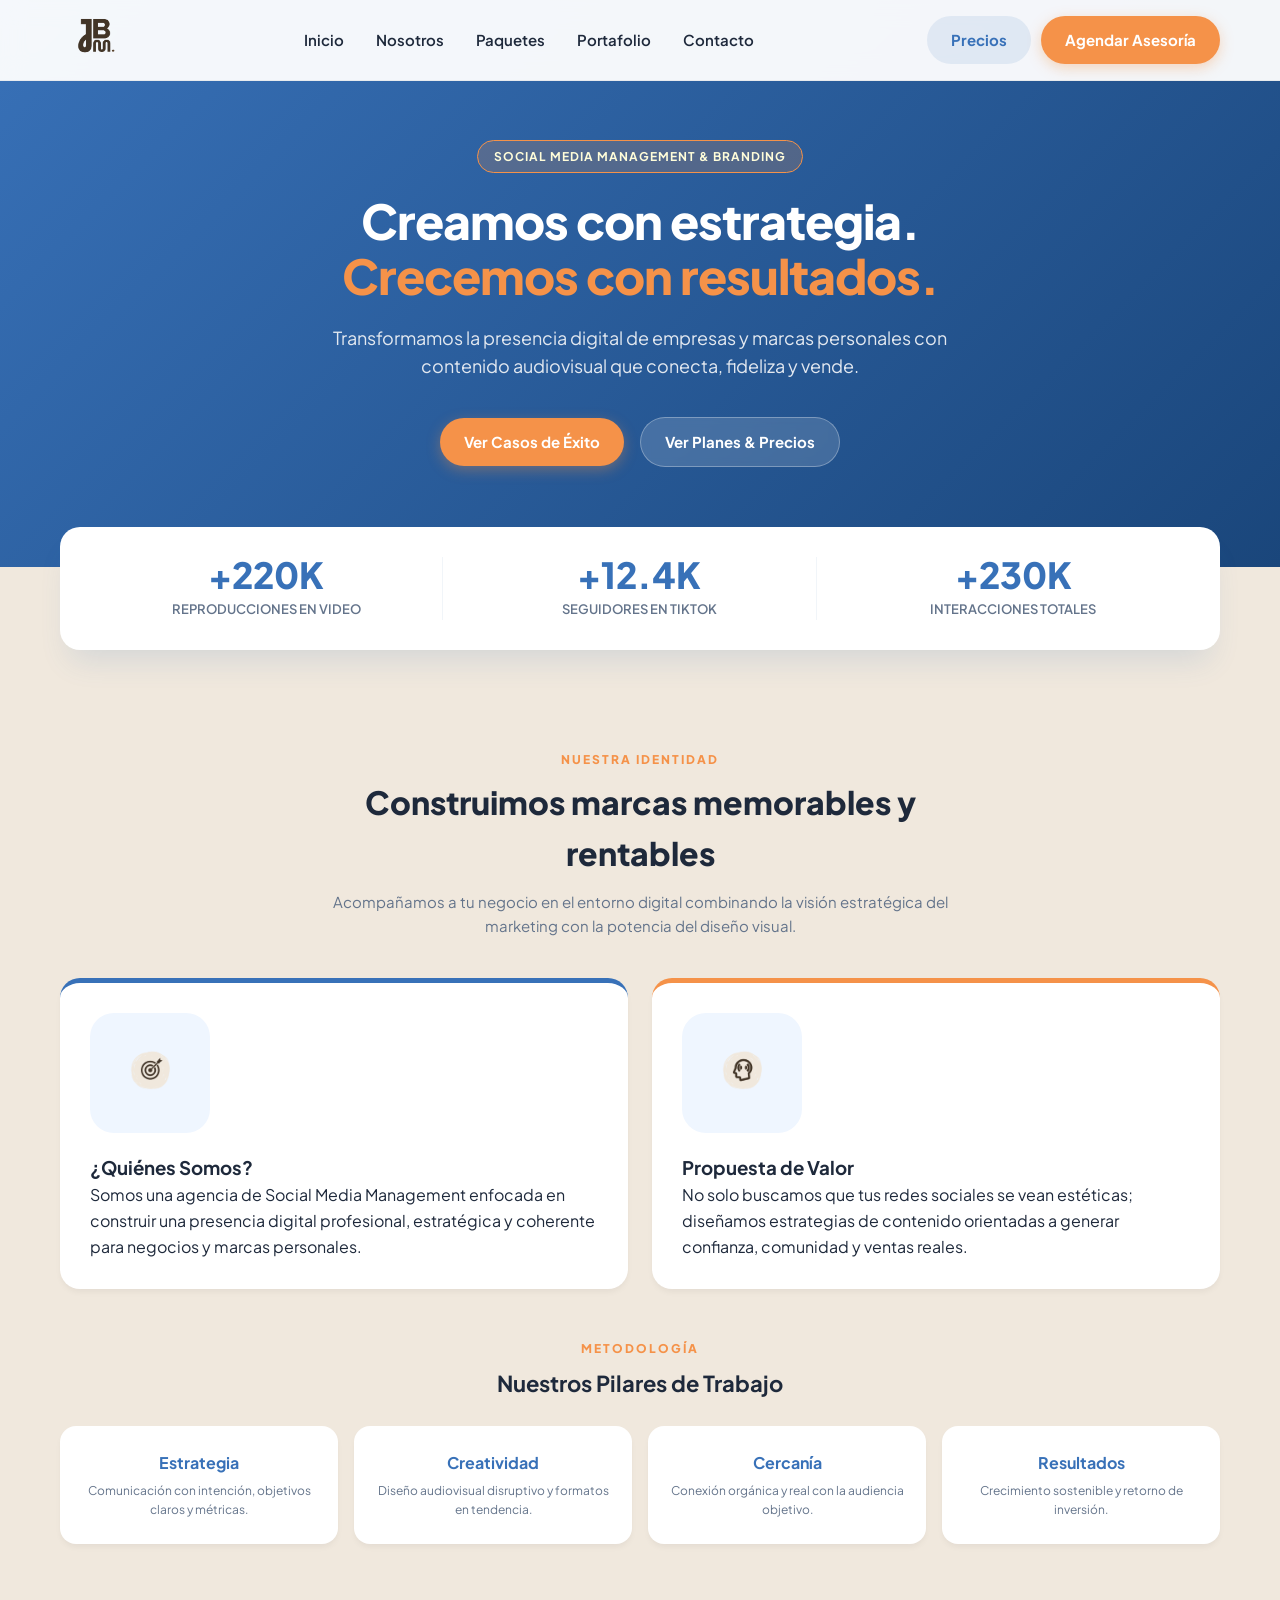
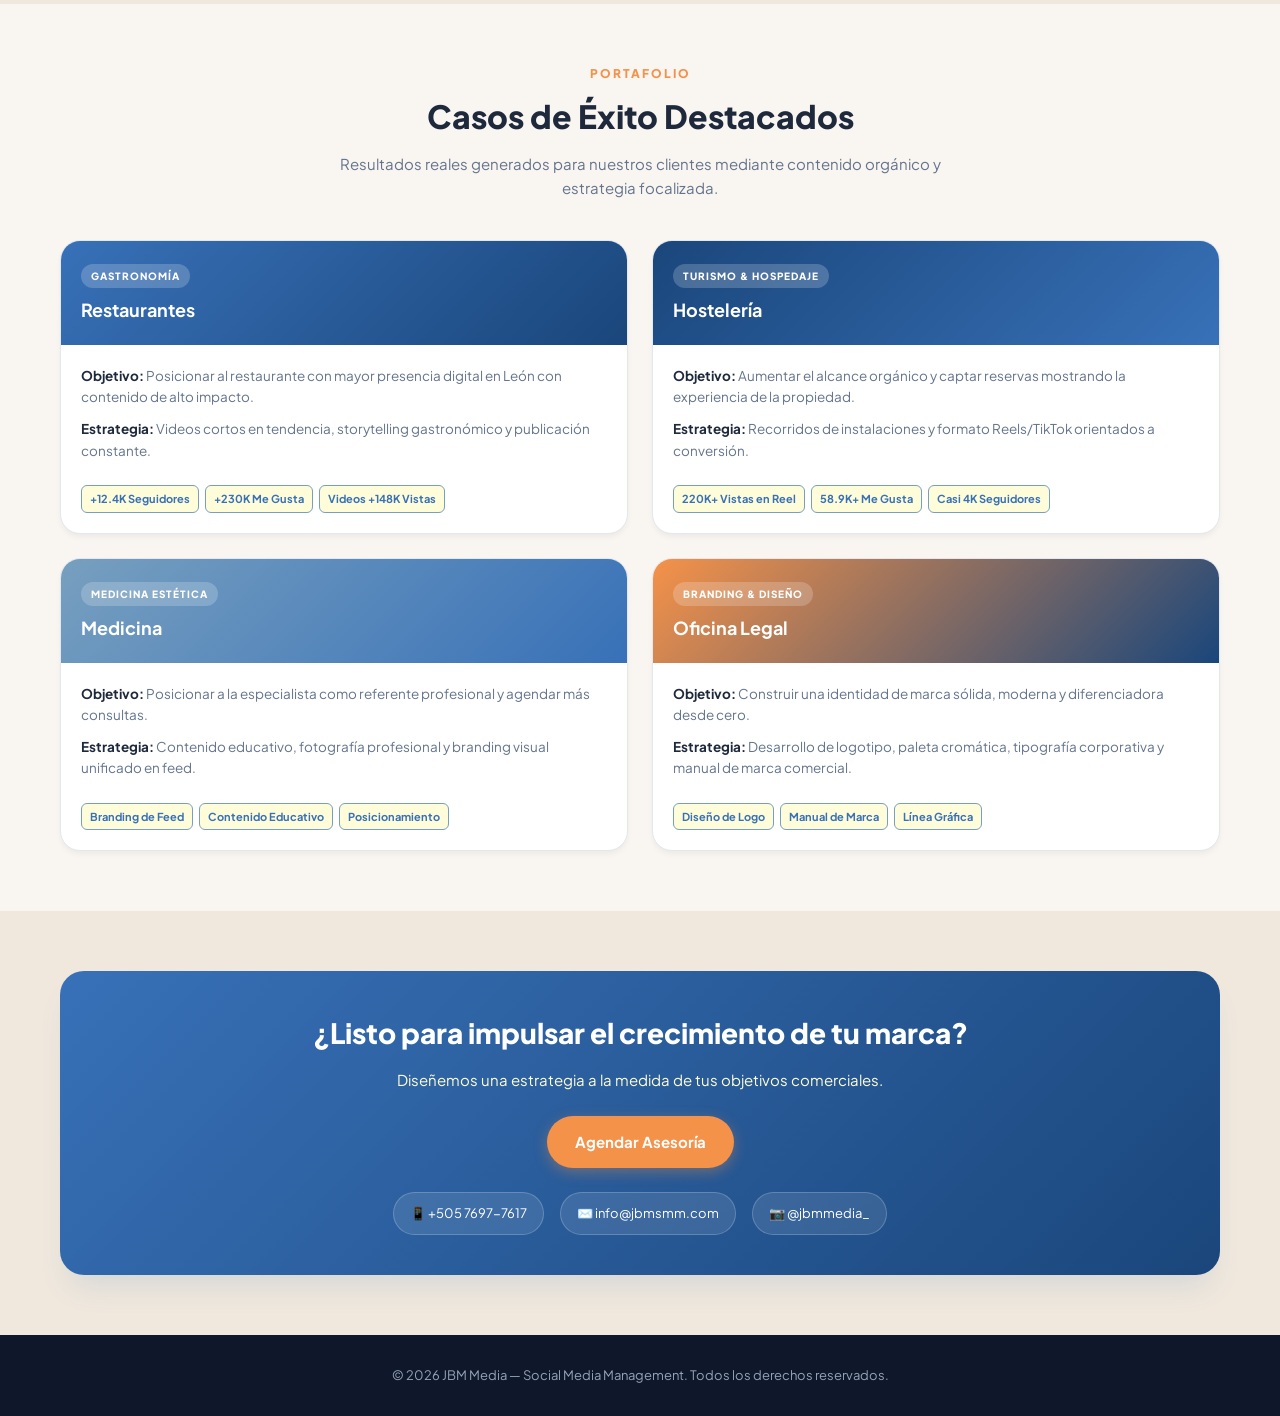
==== index.html @ b349b505 "Update logo image references in index.html" ====
<!DOCTYPE html>
<html lang="es">
<head>
    <meta charset="UTF-8">
    <meta name="viewport" content="width=device-width, initial-scale=1.0, maximum-scale=1.0, user-scalable=no">
    <title>JBM Media | Social Media Management & Estrategia Digital</title>

    <!-- Favicon / Logo en la pestaña del navegador -->
    <link rel="icon" type="image/png" href="Logo JBM/PNG/8.png">

    <!-- Preload the logo that paints immediately (helps Largest Contentful Paint) -->
    <link rel="preload" as="image" href="Logo JBM/PNG/4.png">

    <!-- Google Fonts -->
    <link rel="preconnect" href="https://fonts.googleapis.com">
    <link rel="preconnect" href="https://fonts.gstatic.com" crossorigin>
    <link href="https://fonts.googleapis.com/css2?family=Plus+Jakarta+Sans:wght@400;500;600;700;800&display=swap" rel="stylesheet">

    <!-- Shared stylesheet (cached across every page of the site) -->
    <link rel="stylesheet" href="styles.css">

    <style>
        /* ---- Page-specific styles for the home page ---- */

        /* HERO SECTION */
        .hero {
            background: linear-gradient(135deg, var(--primary-blue) 0%, var(--dark-blue) 100%);
            color: #FFFFFF;
            padding: 140px 0 100px;
            text-align: center;
        }

        .hero-badge {
            display: inline-block;
            background-color: rgba(245, 146, 73, 0.2);
            border: 1px solid var(--accent-orange);
            color: var(--soft-cream);
            padding: 6px 16px;
            border-radius: 30px;
            font-size: 12px;
            font-weight: 700;
            letter-spacing: 1px;
            text-transform: uppercase;
            margin-bottom: 20px;
        }

        .hero-title {
            font-size: 48px;
            font-weight: 800;
            line-height: 1.15;
            margin-bottom: 20px;
            letter-spacing: -1px;
        }

        .hero-title span {
            color: var(--accent-orange);
        }

        .hero-subtitle {
            font-size: 18px;
            color: #E2E8F0;
            max-width: 680px;
            margin: 0 auto 36px;
        }

        .hero-cta-group {
            display: flex;
            gap: 16px;
            justify-content: center;
            align-items: center;
            flex-wrap: wrap;
        }

        /* STATS BAR */
        .stats-section {
            margin-top: -40px;
            position: relative;
            z-index: 10;
            padding-bottom: 40px;
        }

        .stats-grid {
            display: grid;
            grid-template-columns: repeat(3, 1fr);
            gap: 20px;
            background-color: var(--bg-white);
            border-radius: 20px;
            padding: 30px;
            box-shadow: var(--shadow-lg);
        }

        .stat-card {
            text-align: center;
            border-right: 1px solid #F1F5F9;
        }

        .stat-card:last-child {
            border-right: none;
        }

        .stat-number {
            font-size: 36px;
            font-weight: 800;
            color: var(--primary-blue);
            line-height: 1;
            margin-bottom: 6px;
        }

        .stat-label {
            font-size: 13px;
            font-weight: 600;
            color: var(--text-muted);
            text-transform: uppercase;
        }

        /* GENERAL SECTIONS */
        .section {
            padding: 60px 0;
        }

        .section-header {
            text-align: center;
            max-width: 650px;
            margin: 0 auto 40px;
        }

        .section-tag {
            color: var(--accent-orange);
            font-size: 12px;
            font-weight: 800;
            text-transform: uppercase;
            letter-spacing: 2px;
            margin-bottom: 8px;
            display: block;
        }

        .section-title {
            font-size: 32px;
            font-weight: 800;
            color: var(--text-dark);
        }

        .section-description {
            font-size: 15px;
            color: var(--text-muted);
            margin-top: 10px;
        }

        /* ABOUT / DNA */
        .dna-grid {
            display: grid;
            grid-template-columns: repeat(2, 1fr);
            gap: 24px;
        }

        .dna-card {
            background: var(--bg-white);
            padding: 30px;
            border-radius: 20px;
            box-shadow: var(--shadow-sm);
            border-top: 5px solid var(--primary-blue);
            transition: transform 0.3s ease, box-shadow 0.3s ease;
        }

        .dna-card:hover {
            transform: translateY(-8px);
            box-shadow: var(--shadow-hover);
        }

        .dna-card.accent {
            border-top-color: var(--accent-orange);
        }

        .dna-icon {
            width: 120px;
            height: 120px;
            background-color: #EFF6FF;
            color: var(--primary-blue);
            border-radius: 24px;
            display: flex;
            align-items: center;
            justify-content: center;
            margin-bottom: 20px;
            transition: transform 0.3s ease, background-color 0.3s ease;
        }

        .dna-icon img {
            width: 85px;
            height: 85px;
            object-fit: contain;
        }

        .dna-card:hover .dna-icon {
            transform: scale(1.1) rotate(3deg);
            background-color: rgba(56, 113, 184, 0.15);
        }

        .pilares-grid {
            display: grid;
            grid-template-columns: repeat(4, 1fr);
            gap: 16px;
        }

        .pilar-card {
            background-color: var(--bg-white);
            padding: 24px 16px;
            border-radius: 16px;
            text-align: center;
            box-shadow: var(--shadow-sm);
            transition: transform 0.3s ease, box-shadow 0.3s ease;
        }

        .pilar-card:hover {
            transform: translateY(-6px) scale(1.02);
            box-shadow: var(--shadow-md);
        }

        .pilar-card h4 {
            font-size: 16px;
            font-weight: 700;
            color: var(--primary-blue);
            margin-bottom: 6px;
        }

        .pilar-card p {
            font-size: 12px;
            color: var(--text-muted);
        }

        /* PORTFOLIO GRID */
        .portfolio-grid {
            display: grid;
            grid-template-columns: repeat(2, 1fr);
            gap: 24px;
        }

        .portfolio-card {
            background: var(--bg-white);
            border-radius: 20px;
            overflow: hidden;
            box-shadow: var(--shadow-sm);
            display: flex;
            flex-direction: column;
            border: 1px solid #E2E8F0;
            transition: transform 0.3s ease, box-shadow 0.3s ease;
        }

        .portfolio-card:hover {
            transform: translateY(-10px);
            box-shadow: var(--shadow-hover);
        }

        .portfolio-header {
            background: linear-gradient(135deg, var(--primary-blue) 0%, var(--dark-blue) 100%);
            color: #FFFFFF;
            padding: 20px;
        }

        .portfolio-category {
            font-size: 10px;
            font-weight: 800;
            text-transform: uppercase;
            letter-spacing: 1px;
            background-color: rgba(255, 255, 255, 0.2);
            padding: 4px 10px;
            border-radius: 20px;
            display: inline-block;
            margin-bottom: 8px;
        }

        .portfolio-header h3 {
            font-size: 18px;
            font-weight: 700;
        }

        .portfolio-body {
            padding: 20px;
            flex-grow: 1;
            display: flex;
            flex-direction: column;
            justify-content: space-between;
        }

        .portfolio-info p {
            font-size: 13.5px;
            color: var(--text-muted);
            margin-bottom: 10px;
        }

        .portfolio-info strong {
            color: var(--text-dark);
        }

        .portfolio-tags {
            display: flex;
            flex-wrap: wrap;
            gap: 6px;
            margin-top: 14px;
        }

        .tag {
            background-color: var(--soft-cream);
            color: var(--primary-blue);
            border: 1px solid var(--light-blue);
            font-size: 11px;
            font-weight: 700;
            padding: 4px 8px;
            border-radius: 6px;
            transition: transform 0.2s ease, background-color 0.2s ease;
        }

        .tag:hover {
            transform: scale(1.08);
            background-color: #FFF9A6;
        }

        /* CTA & CONTACT */
        .cta-section {
            background: linear-gradient(135deg, var(--primary-blue) 0%, var(--dark-blue) 100%);
            border-radius: 24px;
            padding: 40px 20px;
            color: #FFFFFF;
            text-align: center;
            box-shadow: var(--shadow-lg);
        }

        .cta-section h2 {
            font-size: 28px;
            font-weight: 800;
            margin-bottom: 12px;
        }

        .cta-section p {
            font-size: 15px;
            color: var(--soft-cream);
            margin-bottom: 24px;
        }

        .contact-methods {
            display: flex;
            justify-content: center;
            gap: 16px;
            margin-top: 24px;
            flex-wrap: wrap;
        }

        .contact-item {
            display: flex;
            align-items: center;
            gap: 6px;
            background: rgba(255, 255, 255, 0.1);
            padding: 10px 16px;
            border-radius: 50px;
            font-size: 13px;
            border: 1px solid rgba(255, 255, 255, 0.2);
            transition: all 0.3s ease;
        }

        .contact-item:hover {
            background: rgba(255, 255, 255, 0.25);
            transform: translateY(-3px);
            border-color: rgba(255, 255, 255, 0.5);
        }

        @media (max-width: 768px) {
            .hero { padding: 110px 0 80px; }
            .hero-title { font-size: 30px; }
            .hero-subtitle { font-size: 15px; }
            .hero-cta-group { flex-direction: column; width: 100%; }
            .hero-cta-group .btn { width: 100%; }
            .stats-grid { grid-template-columns: 1fr; gap: 16px; padding: 20px; }
            .stat-card { border-right: none; border-bottom: 1px solid #F1F5F9; padding-bottom: 12px; }
            .stat-card:last-child { border-bottom: none; padding-bottom: 0; }
            .dna-grid { grid-template-columns: 1fr; }
            .dna-icon { width: 90px; height: 90px; }
            .dna-icon img { width: 60px; height: 60px; }
            .pilares-grid { grid-template-columns: repeat(2, 1fr); }
            .portfolio-grid { grid-template-columns: 1fr; }
            .portfolio-body { padding: 16px; }
            .tag { font-size: 10px; padding: 4px 6px; }
            .contact-methods { flex-direction: column; align-items: center; gap: 10px; }
            .contact-item { width: 100%; justify-content: center; }
        }
    </style>
</head>
<body>

    <!-- NAVIGATION BAR -->
    <nav class="navbar">
        <div class="container nav-container">
            <a href="index.html" class="brand-logo">
                <img id="main-logo" src="Logo JBM/PNG/4.png" alt="JBM Media Logo" width="200" height="120">
            </a>

            <ul class="nav-links">
                <li><a href="index.html">Inicio</a></li>
                <li><a href="#nosotros">Nosotros</a></li>
                <li><a href="paquetes.html">Paquetes</a></li>
                <li><a href="#portafolio">Portafolio</a></li>
                <li><a href="contacto.html">Contacto</a></li>
            </ul>

            <div class="nav-actions">
                <a href="paquetes.html" class="btn btn-mobile-prices">Precios</a>
                <a href="contacto.html" class="btn btn-primary">Agendar Asesoría</a>
            </div>
        </div>
    </nav>

    <!-- HERO SECTION -->
    <section id="inicio" class="hero">
        <div class="container reveal">
            <span class="hero-badge">Social Media Management & Branding</span>
            <h1 class="hero-title">Creamos con estrategia.<br><span>Crecemos con resultados.</span></h1>
            <p class="hero-subtitle">Transformamos la presencia digital de empresas y marcas personales con contenido audiovisual que conecta, fideliza y vende.</p>
            <div class="hero-cta-group">
                <a href="#portafolio" class="btn btn-primary">Ver Casos de Éxito</a>
                <a href="paquetes.html" class="btn btn-secondary">Ver Planes & Precios</a>
            </div>
        </div>
    </section>

    <!-- STATS HIGHLIGHTS -->
    <section class="stats-section">
        <div class="container reveal">
            <div class="stats-grid">
                <div class="stat-card">
                    <div class="stat-number">+220K</div>
                    <div class="stat-label">Reproducciones en Video</div>
                </div>
                <div class="stat-card">
                    <div class="stat-number">+12.4K</div>
                    <div class="stat-label">Seguidores en TikTok</div>
                </div>
                <div class="stat-card">
                    <div class="stat-number">+230K</div>
                    <div class="stat-label">Interacciones Totales</div>
                </div>
            </div>
        </div>
    </section>

    <!-- ABOUT & BRAND ESSENCE -->
    <section id="nosotros" class="section">
        <div class="container reveal">
            <div class="section-header">
                <span class="section-tag">Nuestra Identidad</span>
                <h2 class="section-title">Construimos marcas memorables y rentables</h2>
                <p class="section-description">Acompañamos a tu negocio en el entorno digital combinando la visión estratégica del marketing con la potencia del diseño visual.</p>
            </div>

            <div class="dna-grid">
                <div class="dna-card">
                    <div class="dna-icon">
                        <img src="Logo JBM/PNG/13.png" alt="Ícono Quiénes Somos" loading="lazy" decoding="async" width="85" height="85">
                    </div>
                    <h3>¿Quiénes Somos?</h3>
                    <p>Somos una agencia de Social Media Management enfocada en construir una presencia digital profesional, estratégica y coherente para negocios y marcas personales.</p>
                </div>
                <div class="dna-card accent">
                    <div class="dna-icon">
                        <img src="Logo JBM/PNG/14.png" alt="Ícono Propuesta de Valor" loading="lazy" decoding="async" width="85" height="85">
                    </div>
                    <h3>Propuesta de Valor</h3>
                    <p>No solo buscamos que tus redes sociales se vean estéticas; diseñamos estrategias de contenido orientadas a generar confianza, comunidad y ventas reales.</p>
                </div>
            </div>

            <!-- PILARES -->
            <div style="margin-top: 50px;" class="reveal">
                <div class="section-header" style="margin-bottom: 24px;">
                    <span class="section-tag">Metodología</span>
                    <h3 style="font-size: 22px; font-weight: 700;">Nuestros Pilares de Trabajo</h3>
                </div>
                <div class="pilares-grid">
                    <div class="pilar-card">
                        <h4>Estrategia</h4>
                        <p>Comunicación con intención, objetivos claros y métricas.</p>
                    </div>
                    <div class="pilar-card">
                        <h4>Creatividad</h4>
                        <p>Diseño audiovisual disruptivo y formatos en tendencia.</p>
                    </div>
                    <div class="pilar-card">
                        <h4>Cercanía</h4>
                        <p>Conexión orgánica y real con la audiencia objetivo.</p>
                    </div>
                    <div class="pilar-card">
                        <h4>Resultados</h4>
                        <p>Crecimiento sostenible y retorno de inversión.</p>
                    </div>
                </div>
            </div>
        </div>
    </section>

    <!-- PORTFOLIO / CASOS DE ÉXITO -->
    <section id="portafolio" class="section" style="background-color: rgba(255,255,255,0.6);">
        <div class="container reveal">
            <div class="section-header">
                <span class="section-tag">Portafolio</span>
                <h2 class="section-title">Casos de Éxito Destacados</h2>
                <p class="section-description">Resultados reales generados para nuestros clientes mediante contenido orgánico y estrategia focalizada.</p>
            </div>

            <div class="portfolio-grid">
                <!-- Proyecto 1 -->
                <div class="portfolio-card">
                    <div class="portfolio-header">
                        <span class="portfolio-category">Gastronomía</span>
                        <h3>Restaurantes</h3>
                    </div>
                    <div class="portfolio-body">
                        <div class="portfolio-info">
                            <p><strong>Objetivo:</strong> Posicionar al restaurante con mayor presencia digital en León con contenido de alto impacto.</p>
                            <p><strong>Estrategia:</strong> Videos cortos en tendencia, storytelling gastronómico y publicación constante.</p>
                        </div>
                        <div class="portfolio-tags">
                            <span class="tag">+12.4K Seguidores</span>
                            <span class="tag">+230K Me Gusta</span>
                            <span class="tag">Videos +148K Vistas</span>
                        </div>
                    </div>
                </div>

                <!-- Proyecto 2 -->
                <div class="portfolio-card">
                    <div class="portfolio-header" style="background: linear-gradient(135deg, #1A467B 0%, #3871B8 100%);">
                        <span class="portfolio-category">Turismo & Hospedaje</span>
                        <h3>Hostelería</h3>
                    </div>
                    <div class="portfolio-body">
                        <div class="portfolio-info">
                            <p><strong>Objetivo:</strong> Aumentar el alcance orgánico y captar reservas mostrando la experiencia de la propiedad.</p>
                            <p><strong>Estrategia:</strong> Recorridos de instalaciones y formato Reels/TikTok orientados a conversión.</p>
                        </div>
                        <div class="portfolio-tags">
                            <span class="tag">220K+ Vistas en Reel</span>
                            <span class="tag">58.9K+ Me Gusta</span>
                            <span class="tag">Casi 4K Seguidores</span>
                        </div>
                    </div>
                </div>

                <!-- Proyecto 3 -->
                <div class="portfolio-card">
                    <div class="portfolio-header" style="background: linear-gradient(135deg, #779FBF 0%, #3871B8 100%);">
                        <span class="portfolio-category">Medicina Estética</span>
                        <h3>Medicina</h3>
                    </div>
                    <div class="portfolio-body">
                        <div class="portfolio-info">
                            <p><strong>Objetivo:</strong> Posicionar a la especialista como referente profesional y agendar más consultas.</p>
                            <p><strong>Estrategia:</strong> Contenido educativo, fotografía profesional y branding visual unificado en feed.</p>
                        </div>
                        <div class="portfolio-tags">
                            <span class="tag">Branding de Feed</span>
                            <span class="tag">Contenido Educativo</span>
                            <span class="tag">Posicionamiento</span>
                        </div>
                    </div>
                </div>

                <!-- Proyecto 4 -->
                <div class="portfolio-card">
                    <div class="portfolio-header" style="background: linear-gradient(135deg, #F59249 0%, #1A467B 100%);">
                        <span class="portfolio-category">Branding & Diseño</span>
                        <h3>Oficina Legal</h3>
                    </div>
                    <div class="portfolio-body">
                        <div class="portfolio-info">
                            <p><strong>Objetivo:</strong> Construir una identidad de marca sólida, moderna y diferenciadora desde cero.</p>
                            <p><strong>Estrategia:</strong> Desarrollo de logotipo, paleta cromática, tipografía corporativa y manual de marca comercial.</p>
                        </div>
                        <div class="portfolio-tags">
                            <span class="tag">Diseño de Logo</span>
                            <span class="tag">Manual de Marca</span>
                            <span class="tag">Línea Gráfica</span>
                        </div>
                    </div>
                </div>
            </div>
        </div>
    </section>

    <!-- CALL TO ACTION / CONTACT -->
    <section id="contacto" class="section">
        <div class="container reveal">
            <div class="cta-section">
                <h2>¿Listo para impulsar el crecimiento de tu marca?</h2>
                <p>Diseñemos una estrategia a la medida de tus objetivos comerciales.</p>
                <a href="contacto.html" class="btn btn-primary" style="font-size: 15px; padding: 14px 28px;">
                    Agendar Asesoría
                </a>
                <div class="contact-methods">
                    <a href="https://wa.me/50576977617" target="_blank" rel="noopener" class="contact-item">📱 +505 7697-7617</a>
                    <a href="mailto:info@jbmsmm.com" class="contact-item">✉️ info@jbmsmm.com</a>
                    <a href="https://www.instagram.com/jbmmedia_/" target="_blank" rel="noopener" class="contact-item">📷 @jbmmedia_</a>
                </div>
            </div>
        </div>
    </section>

    <!-- FOOTER -->
    <footer class="footer">
        <div class="container">
            <p>© 2026 JBM Media — Social Media Management. Todos los derechos reservados.</p>
        </div>
    </footer>

    <!-- Shared script (navbar state, logo swap, scroll reveal) -->
    <script src="script.js" defer></script>
</body>
</html>
---- styles.css ----
/* ==========================================================================
   JBM Media — Shared stylesheet
   Used by index.html, paquetes.html and contacto.html.
   Loading this once and letting the browser cache it means visitors don't
   re-download the navbar/button/footer CSS on every page they visit.
   ========================================================================== */

:root {
    --primary-blue: #3871B8;
    --dark-blue: #1A467B;
    --accent-orange: #F59249;
    --orange-hover: #E07A2E;
    --light-blue: #779FBF;
    --soft-cream: #FFFDD9;
    --sand-bg: #F0E8DD;
    --bg-white: #FFFFFF;
    --text-dark: #1E293B;
    --text-muted: #64748B;
    --shadow-sm: 0 4px 6px -1px rgba(0,0,0,0.05);
    --shadow-md: 0 10px 25px -5px rgba(0,0,0,0.08);
    --shadow-lg: 0 20px 30px -10px rgba(56, 113, 184, 0.15);
    --shadow-hover: 0 20px 35px -10px rgba(0, 0, 0, 0.12);
}

* {
    box-sizing: border-box;
    margin: 0;
    padding: 0;
}

html {
    scroll-behavior: smooth;
}

html, body {
    width: 100%;
    max-width: 100%;
    overflow-x: hidden;
}

body {
    font-family: 'Plus Jakarta Sans', -apple-system, BlinkMacSystemFont, sans-serif;
    background-color: var(--sand-bg);
    color: var(--text-dark);
    line-height: 1.6;
}

a {
    text-decoration: none;
    color: inherit;
}

.container {
    width: 100%;
    max-width: 1200px;
    margin: 0 auto;
    padding: 0 20px;
}

/* --- SCROLL REVEAL (used on sections that opt in with .reveal) --- */
.reveal {
    opacity: 0;
    transform: translateY(30px);
    transition: opacity 0.8s ease-out, transform 0.8s ease-out;
}

.reveal.active {
    opacity: 1;
    transform: translateY(0);
}

/* ==========================================================================
   NAVIGATION BAR (identical structure on every page)
   ========================================================================== */
.navbar {
    background-color: rgba(255, 255, 255, 0.95);
    backdrop-filter: blur(12px);
    -webkit-backdrop-filter: blur(12px);
    position: fixed;
    top: 0;
    left: 0;
    width: 100%;
    z-index: 1000;
    border-bottom: 1px solid rgba(0, 0, 0, 0.05);
    transition: background-color 0.3s ease, box-shadow 0.3s ease;
}

.nav-container {
    display: flex;
    justify-content: space-between;
    align-items: center;
    height: 80px;
    transition: height 0.3s ease;
}

.brand-logo {
    display: flex;
    align-items: center;
    height: 100%;
}

.brand-logo img {
    height: 120px;
    width: auto;
    object-fit: contain;
    margin: -20px 0;
    transition: height 0.3s ease, margin 0.3s ease, transform 0.3s ease;
}

.brand-logo:hover img {
    transform: scale(1.05);
}

.nav-links {
    display: flex;
    gap: 32px;
    align-items: center;
    list-style: none;
}

.nav-links a {
    font-size: 15px;
    font-weight: 600;
    color: var(--text-dark);
    transition: color 0.3s ease;
    position: relative;
}

.nav-links a::after {
    content: '';
    position: absolute;
    width: 0;
    height: 2px;
    bottom: -4px;
    left: 0;
    background-color: var(--primary-blue);
    transition: width 0.3s ease;
}

.nav-links a:hover {
    color: var(--primary-blue);
}

.nav-links a:hover::after {
    width: 100%;
}

.nav-actions {
    display: flex;
    align-items: center;
    gap: 10px;
}

.btn-mobile-prices {
    display: none;
    background-color: rgba(56, 113, 184, 0.1);
    color: var(--primary-blue);
    border: 1px solid rgba(56, 113, 184, 0.3);
    border-radius: 50px;
    font-weight: 700;
    text-align: center;
    transition: all 0.3s ease;
}

.navbar.scrolled {
    background-color: rgba(26, 70, 123, 0.95);
    backdrop-filter: blur(10px);
    -webkit-backdrop-filter: blur(10px);
    box-shadow: 0 4px 20px rgba(0, 0, 0, 0.2);
    border-bottom: 1px solid rgba(255, 255, 255, 0.1);
}

.navbar.scrolled .nav-container {
    height: 60px;
}

.navbar.scrolled .brand-logo img {
    height: 70px;
    margin: -5px 0;
}

.navbar.scrolled .nav-links a {
    color: #FFFFFF;
    font-size: 14px;
}

.navbar.scrolled .nav-links a::after {
    background-color: var(--accent-orange);
}

.navbar.scrolled .btn-primary {
    padding: 8px 16px;
    font-size: 13px;
}

.navbar.scrolled .btn-mobile-prices {
    color: #FFFFFF;
    border-color: rgba(255, 255, 255, 0.4);
    background-color: rgba(255, 255, 255, 0.15);
}

/* ==========================================================================
   BUTTONS
   ========================================================================== */
.btn {
    display: inline-flex;
    align-items: center;
    justify-content: center;
    gap: 8px;
    padding: 12px 24px;
    border-radius: 50px;
    font-weight: 700;
    font-size: 15px;
    transition: background-color 0.3s ease, transform 0.3s ease, box-shadow 0.3s ease;
    cursor: pointer;
    border: none;
    white-space: nowrap;
}

.btn-primary {
    background-color: var(--accent-orange);
    color: #FFFFFF;
    box-shadow: 0 4px 14px rgba(245, 146, 73, 0.35);
}

.btn-primary:hover {
    background-color: var(--orange-hover);
    transform: translateY(-3px) scale(1.02);
    box-shadow: 0 8px 20px rgba(245, 146, 73, 0.45);
}

.btn-secondary {
    background-color: rgba(255, 255, 255, 0.15);
    color: #FFFFFF;
    border: 1px solid rgba(255, 255, 255, 0.3);
    backdrop-filter: blur(5px);
    -webkit-backdrop-filter: blur(5px);
}

.btn-secondary:hover {
    background-color: rgba(255, 255, 255, 0.25);
    transform: translateY(-3px) scale(1.02);
    border-color: rgba(255, 255, 255, 0.6);
}

/* ==========================================================================
   FOOTER
   ========================================================================== */
.footer {
    background-color: #0F172A;
    color: #94A3B8;
    padding: 30px 0;
    font-size: 13px;
    text-align: center;
}

/* ==========================================================================
   RESPONSIVE — one consistent breakpoint for the nav on every page
   ========================================================================== */
@media (max-width: 768px) {
    .container { padding: 0 16px; }
    .nav-container { height: 65px; }
    .brand-logo img { height: 70px; margin: 0; }
    .nav-links { display: none; }
    .btn-mobile-prices {
        display: inline-flex;
        font-size: 11px;
        padding: 7px 12px;
    }
    .nav-actions .btn-primary {
        font-size: 11px;
        padding: 7px 12px;
    }
}
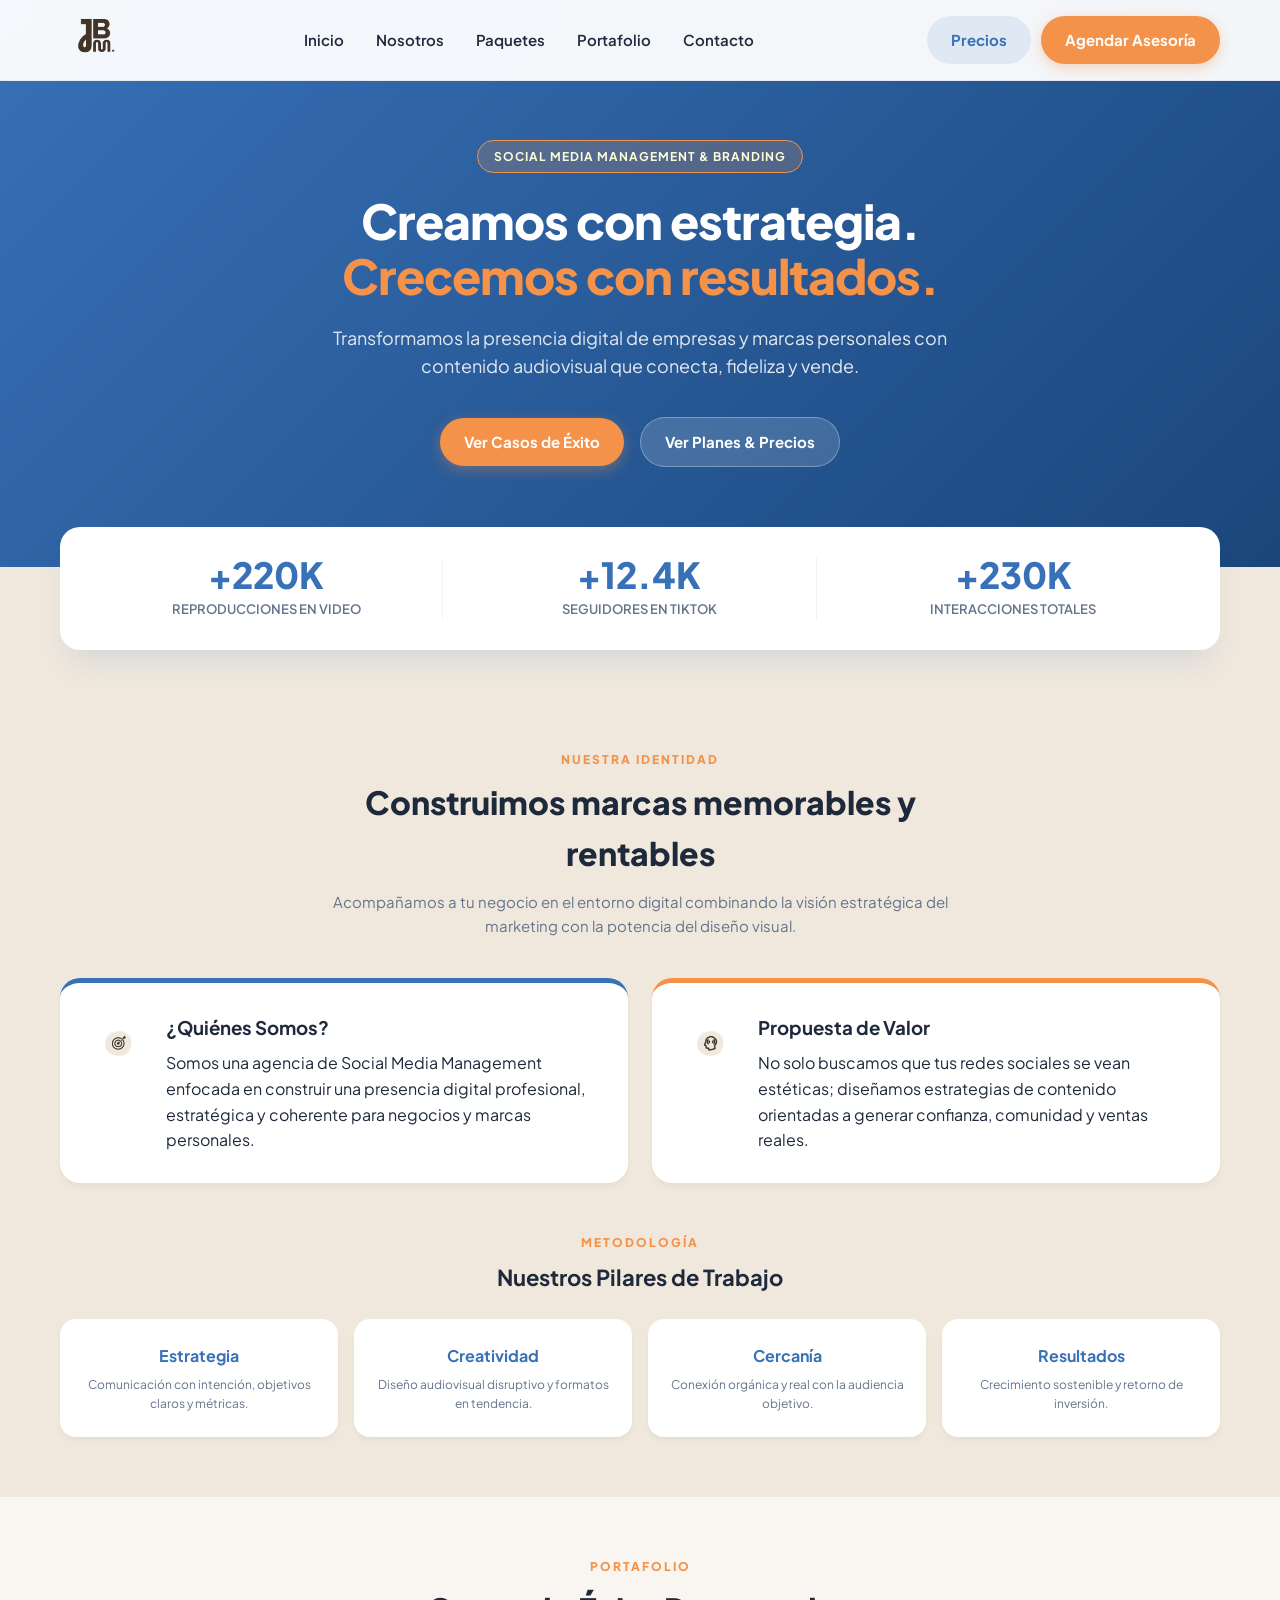
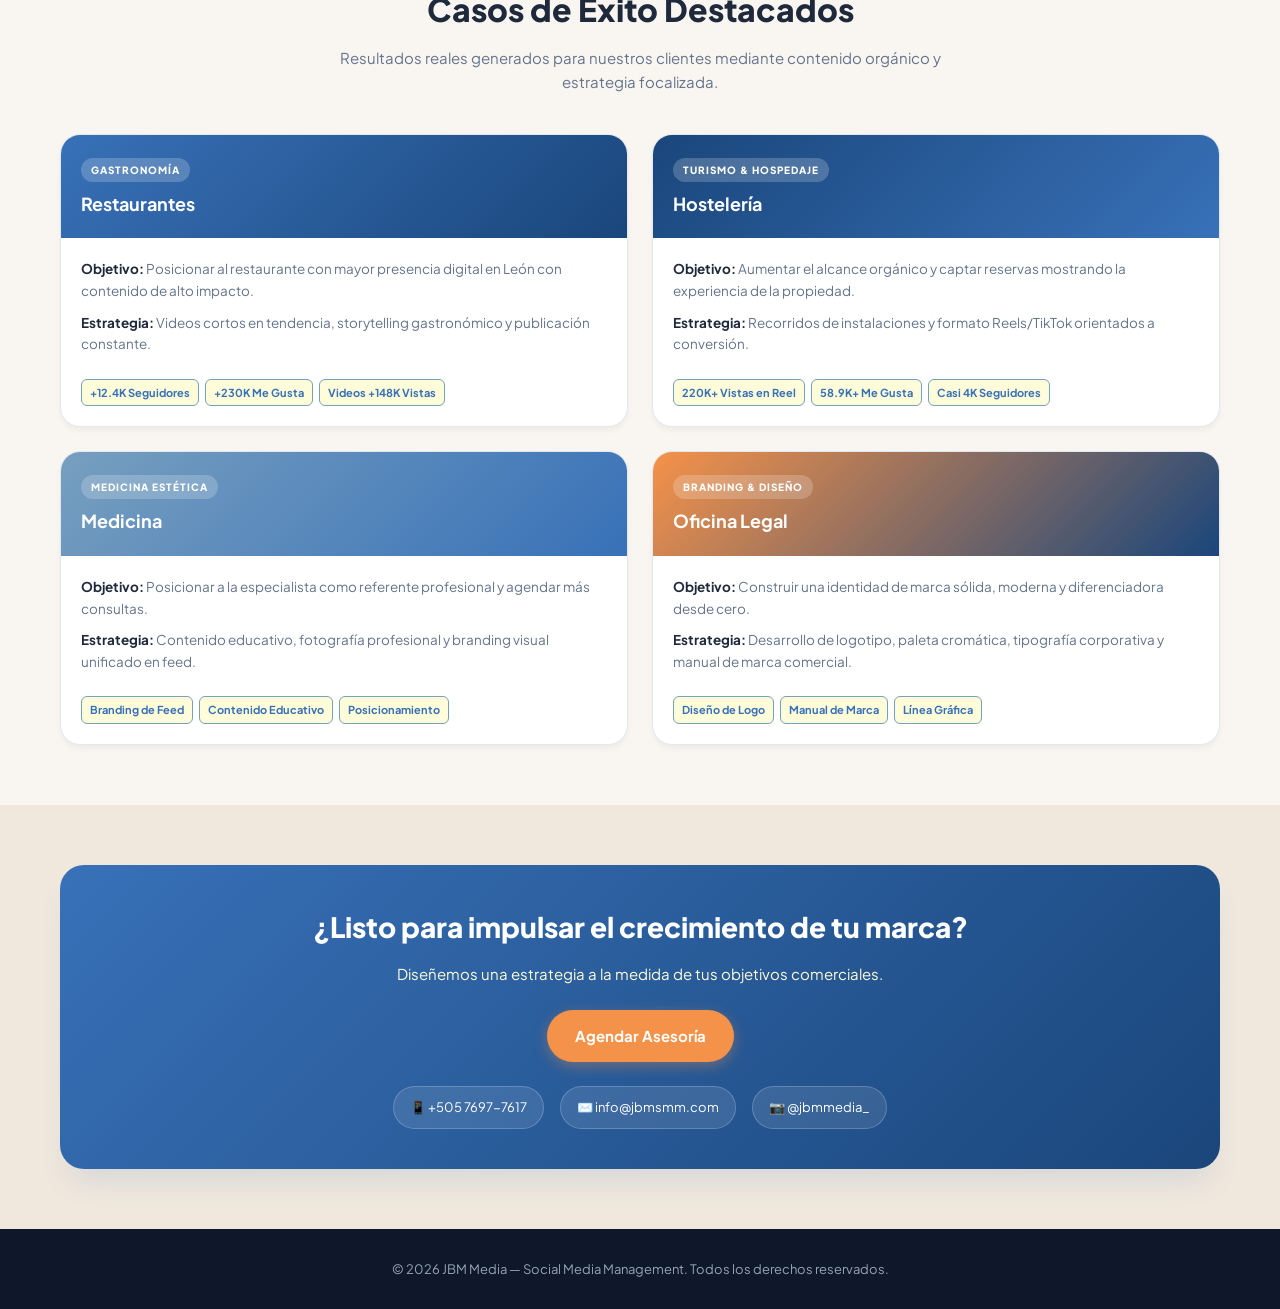
==== commit 7017c650: "Refactor DNA card styles and structure Updated DNA card layout and icon sizes for improved design co" ====
--- a/index.html
+++ b/index.html
@@ -154,6 +154,9 @@
         }
 
         .dna-card {
+            display: flex;
+            align-items: flex-start;
+            gap: 20px;
             background: var(--bg-white);
             padding: 30px;
             border-radius: 20px;
@@ -171,28 +174,21 @@
             border-top-color: var(--accent-orange);
         }
 
+        .dna-card h3 {
+            margin-bottom: 8px;
+        }
+
         .dna-icon {
-            width: 120px;
-            height: 120px;
-            background-color: #EFF6FF;
-            color: var(--primary-blue);
-            border-radius: 24px;
-            display: flex;
-            align-items: center;
-            justify-content: center;
-            margin-bottom: 20px;
-            transition: transform 0.3s ease, background-color 0.3s ease;
-        }
-
-        .dna-icon img {
-            width: 85px;
-            height: 85px;
+            width: 56px;
+            height: 56px;
             object-fit: contain;
+            flex-shrink: 0;
+            margin-top: 4px;
+            transition: transform 0.3s ease;
         }
 
         .dna-card:hover .dna-icon {
             transform: scale(1.1) rotate(3deg);
-            background-color: rgba(56, 113, 184, 0.15);
         }
 
         .pilares-grid {
@@ -372,8 +368,8 @@
             .stat-card { border-right: none; border-bottom: 1px solid #F1F5F9; padding-bottom: 12px; }
             .stat-card:last-child { border-bottom: none; padding-bottom: 0; }
             .dna-grid { grid-template-columns: 1fr; }
-            .dna-icon { width: 90px; height: 90px; }
-            .dna-icon img { width: 60px; height: 60px; }
+            .dna-card { gap: 14px; }
+            .dna-icon { width: 44px; height: 44px; margin-top: 2px; }
             .pilares-grid { grid-template-columns: repeat(2, 1fr); }
             .portfolio-grid { grid-template-columns: 1fr; }
             .portfolio-body { padding: 16px; }
@@ -451,18 +447,18 @@
 
             <div class="dna-grid">
                 <div class="dna-card">
-                    <div class="dna-icon">
-                        <img src="Logo JBM/PNG/13.png" alt="Ícono Quiénes Somos" loading="lazy" decoding="async" width="85" height="85">
-                    </div>
-                    <h3>¿Quiénes Somos?</h3>
-                    <p>Somos una agencia de Social Media Management enfocada en construir una presencia digital profesional, estratégica y coherente para negocios y marcas personales.</p>
+                    <img class="dna-icon" src="Logo JBM/PNG/13.png" alt="Ícono Quiénes Somos" loading="lazy" decoding="async" width="56" height="56">
+                    <div>
+                        <h3>¿Quiénes Somos?</h3>
+                        <p>Somos una agencia de Social Media Management enfocada en construir una presencia digital profesional, estratégica y coherente para negocios y marcas personales.</p>
+                    </div>
                 </div>
                 <div class="dna-card accent">
-                    <div class="dna-icon">
-                        <img src="Logo JBM/PNG/14.png" alt="Ícono Propuesta de Valor" loading="lazy" decoding="async" width="85" height="85">
-                    </div>
-                    <h3>Propuesta de Valor</h3>
-                    <p>No solo buscamos que tus redes sociales se vean estéticas; diseñamos estrategias de contenido orientadas a generar confianza, comunidad y ventas reales.</p>
+                    <img class="dna-icon" src="Logo JBM/PNG/14.png" alt="Ícono Propuesta de Valor" loading="lazy" decoding="async" width="56" height="56">
+                    <div>
+                        <h3>Propuesta de Valor</h3>
+                        <p>No solo buscamos que tus redes sociales se vean estéticas; diseñamos estrategias de contenido orientadas a generar confianza, comunidad y ventas reales.</p>
+                    </div>
                 </div>
             </div>
 
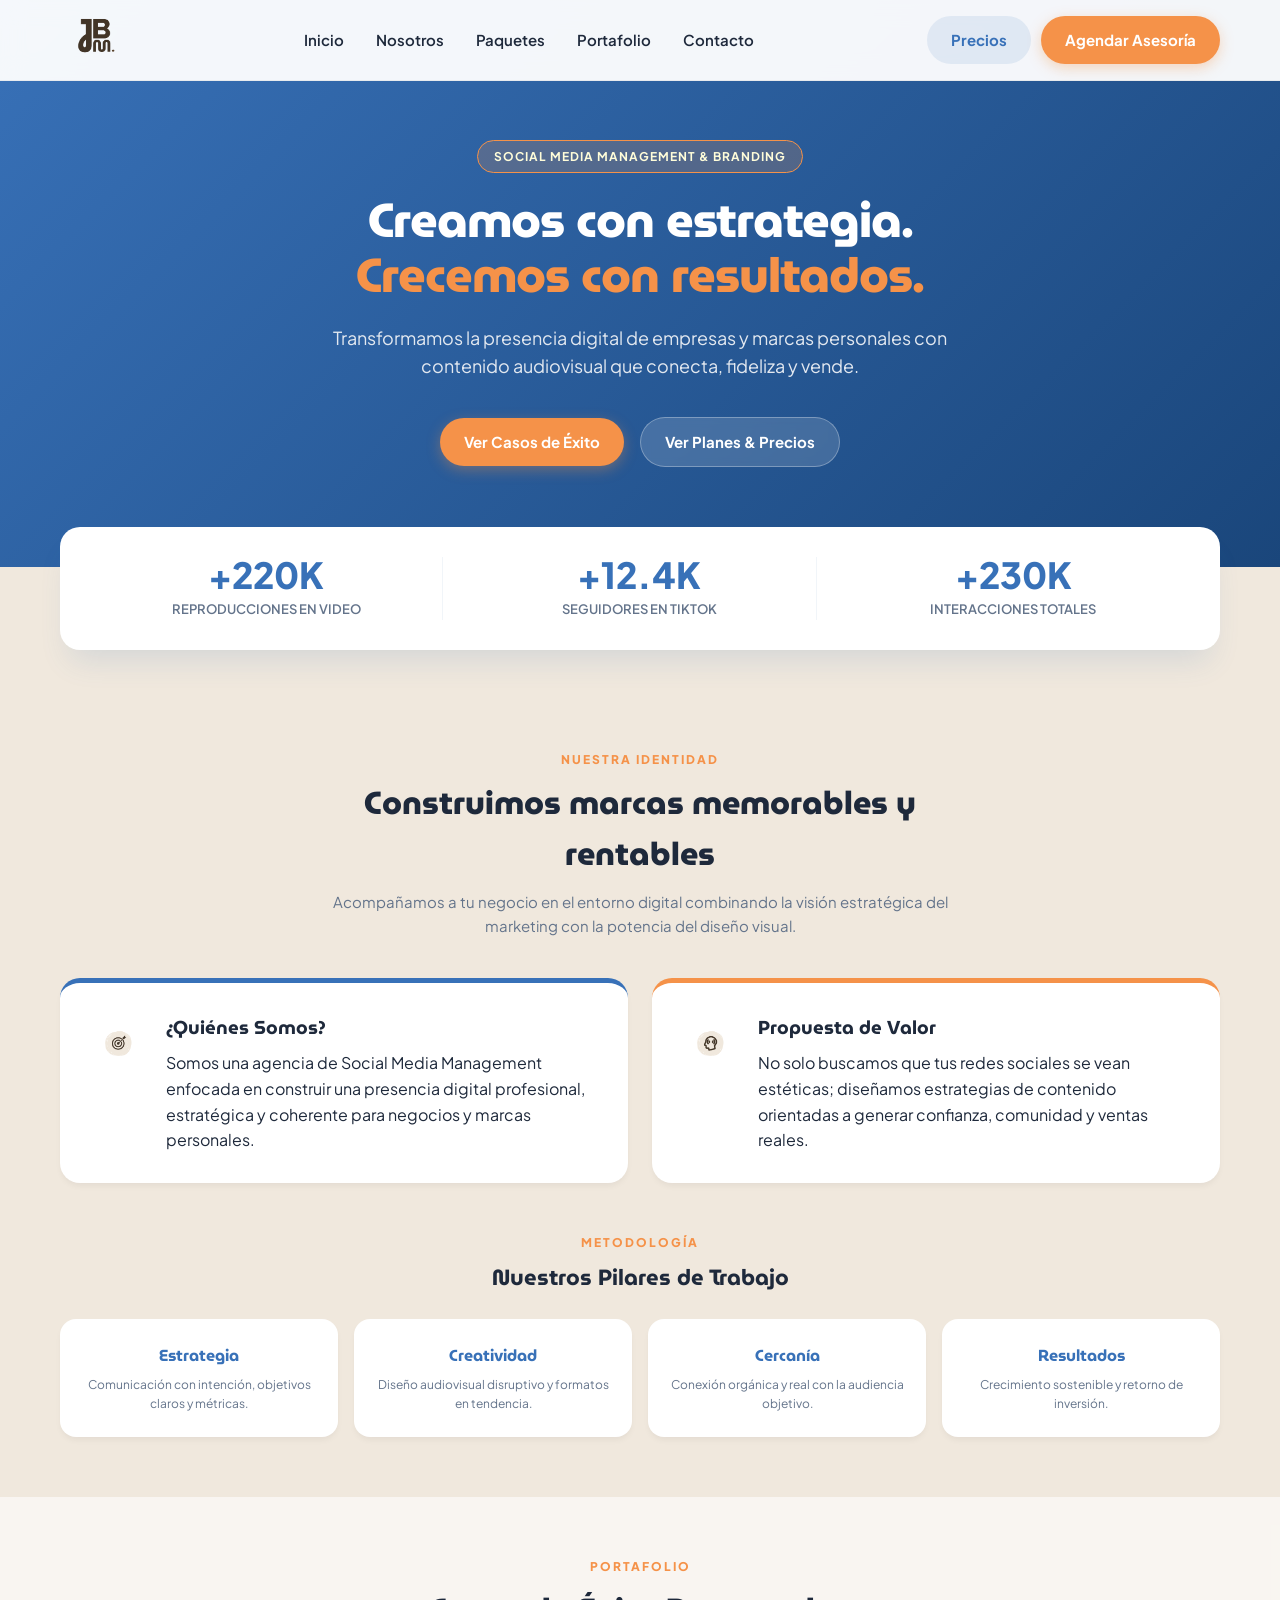
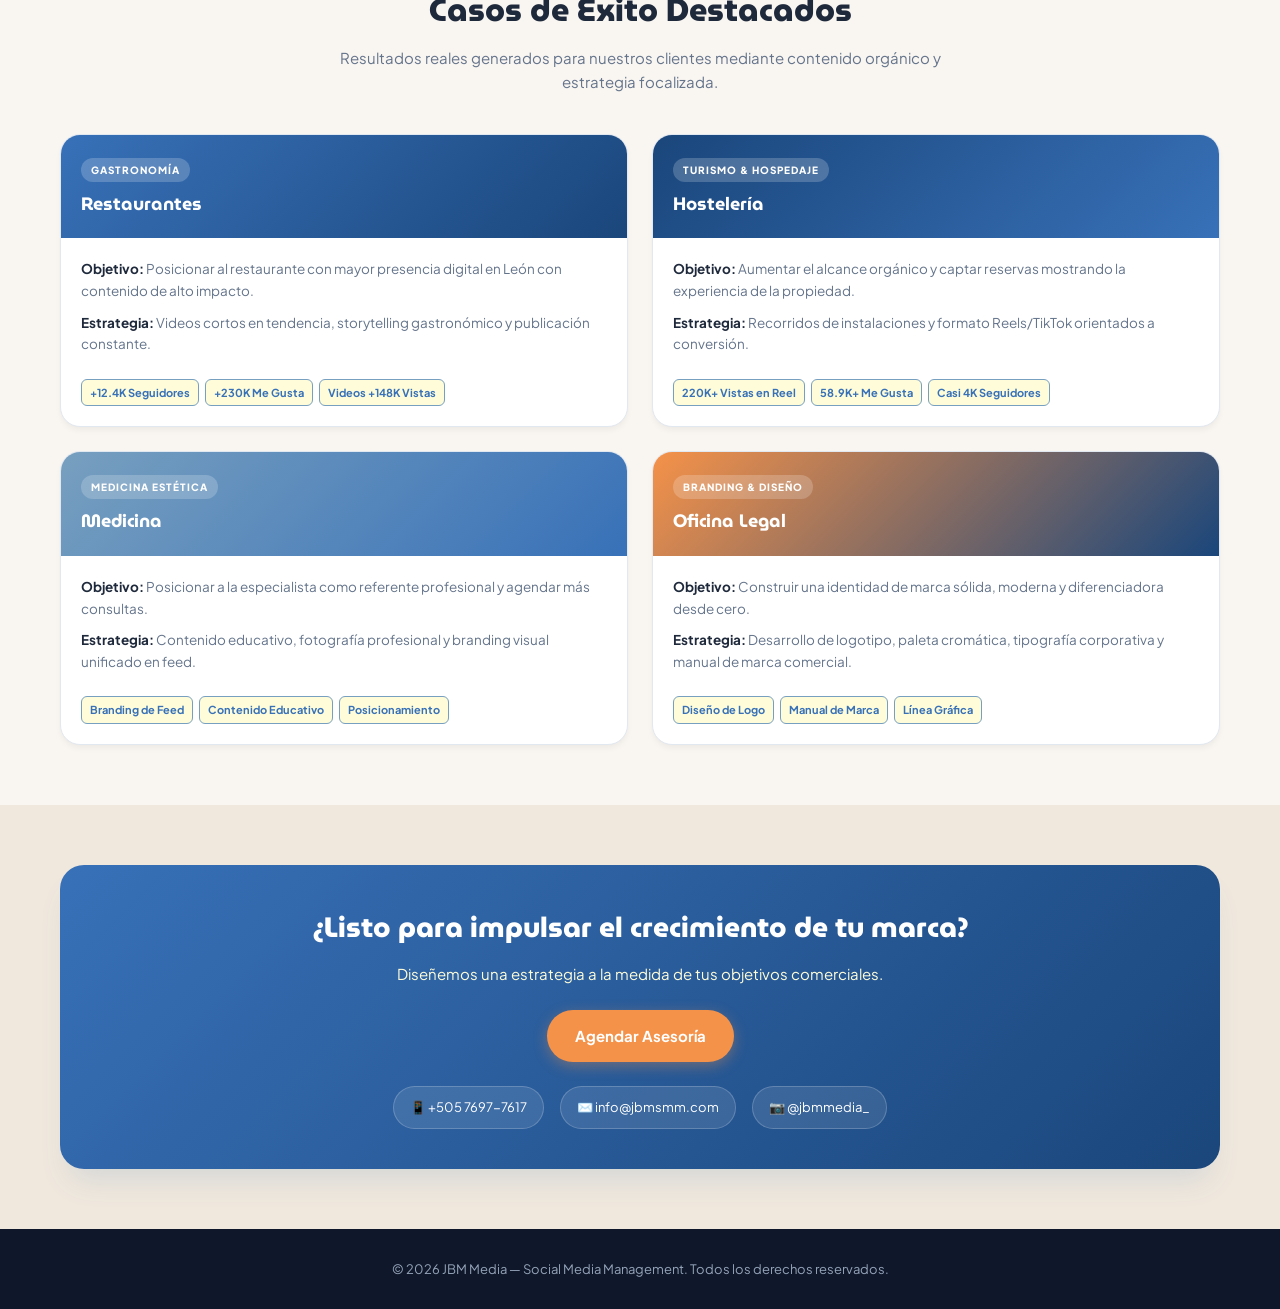
==== commit 82416d4d: "Update font links and image sizes in index.html" ====
--- a/index.html
+++ b/index.html
@@ -14,7 +14,7 @@
     <!-- Google Fonts -->
     <link rel="preconnect" href="https://fonts.googleapis.com">
     <link rel="preconnect" href="https://fonts.gstatic.com" crossorigin>
-    <link href="https://fonts.googleapis.com/css2?family=Plus+Jakarta+Sans:wght@400;500;600;700;800&display=swap" rel="stylesheet">
+    <link href="https://fonts.googleapis.com/css2?family=MuseoModerno:wght@600;700;800&family=Plus+Jakarta+Sans:wght@400;500;600;700;800&display=swap" rel="stylesheet">
 
     <!-- Shared stylesheet (cached across every page of the site) -->
     <link rel="stylesheet" href="styles.css">
--- a/styles.css
+++ b/styles.css
@@ -6,6 +6,7 @@
    ========================================================================== */
 
 :root {
+    --font-heading: 'MuseoModerno', 'Plus Jakarta Sans', sans-serif;
     --primary-blue: #3871B8;
     --dark-blue: #1A467B;
     --accent-orange: #F59249;
@@ -50,6 +51,12 @@
     color: inherit;
 }
 
+/* Brand typeface (per brandbook) on every heading site-wide.
+   Body copy, nav, and buttons stay on Plus Jakarta Sans for readability. */
+h1, h2, h3, h4 {
+    font-family: var(--font-heading);
+}
+
 .container {
     width: 100%;
     max-width: 1200px;
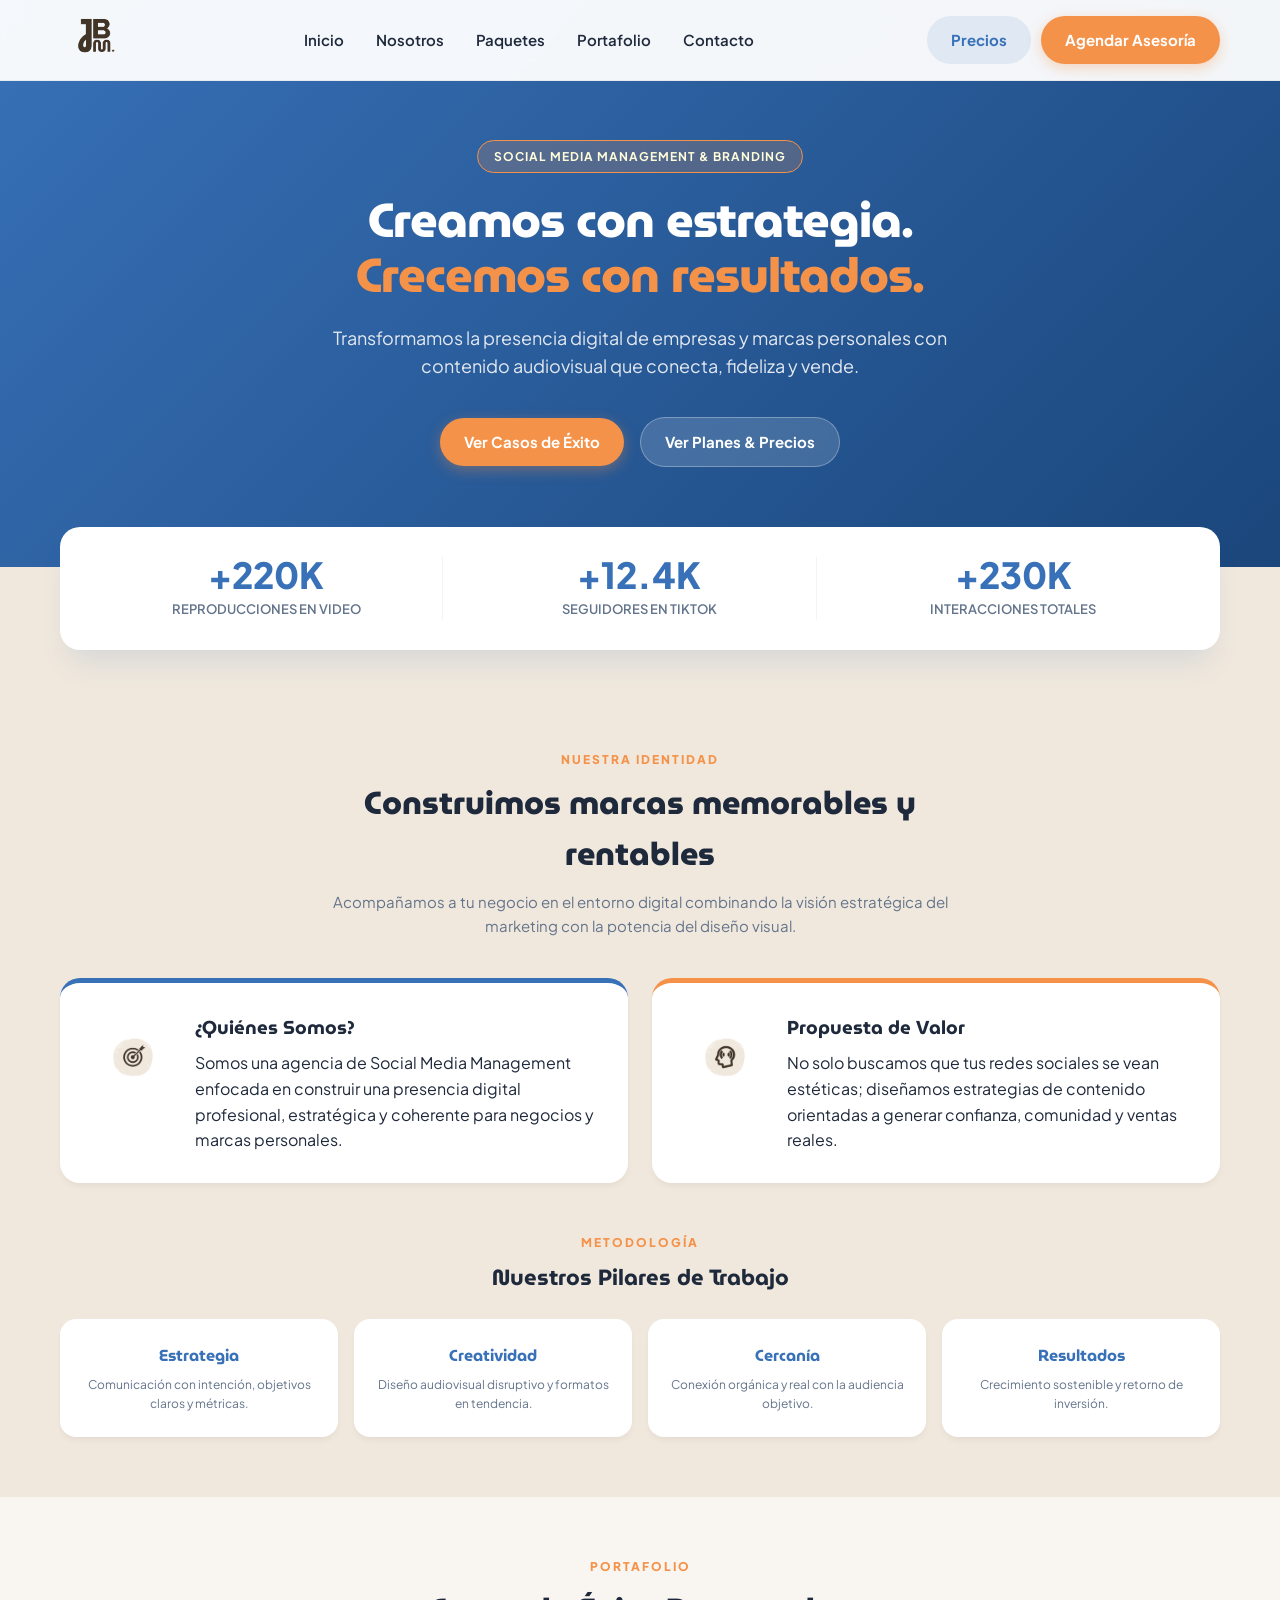
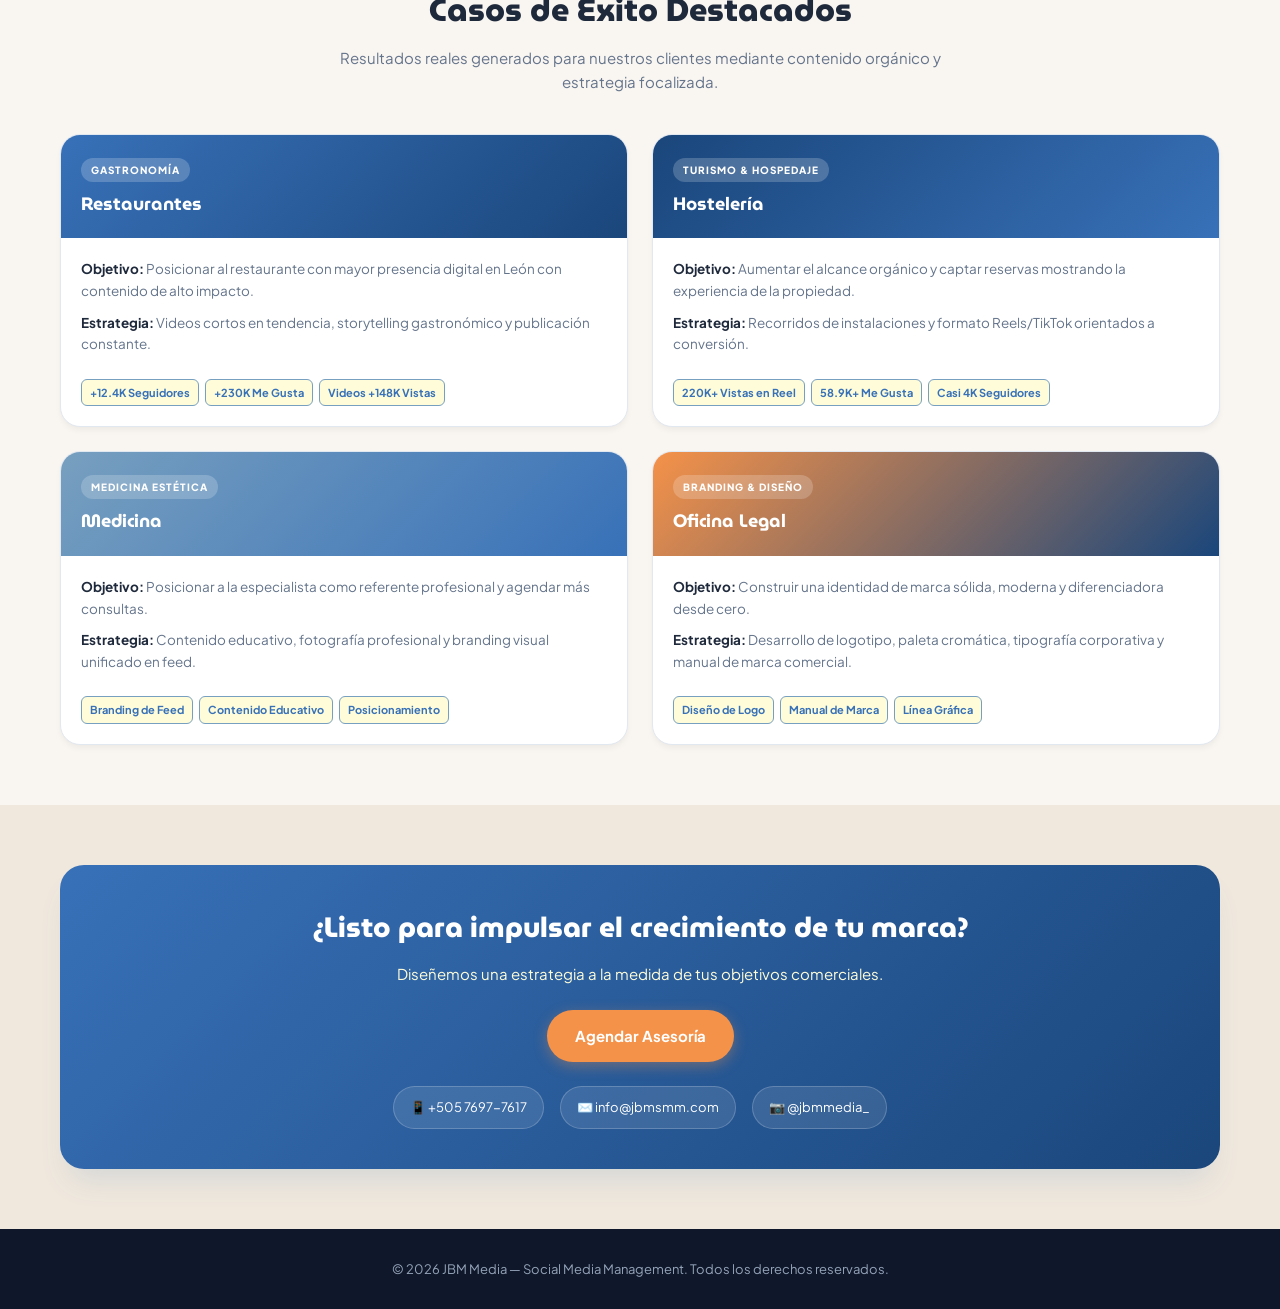
==== commit 71208373: "Resize dna-icon images in index.html" ====
--- a/index.html
+++ b/index.html
@@ -179,8 +179,8 @@
         }
 
         .dna-icon {
-            width: 56px;
-            height: 56px;
+            width: 85px;
+            height: 85px;
             object-fit: contain;
             flex-shrink: 0;
             margin-top: 4px;
@@ -369,7 +369,7 @@
             .stat-card:last-child { border-bottom: none; padding-bottom: 0; }
             .dna-grid { grid-template-columns: 1fr; }
             .dna-card { gap: 14px; }
-            .dna-icon { width: 44px; height: 44px; margin-top: 2px; }
+            .dna-icon { width: 64px; height: 64px; margin-top: 2px; }
             .pilares-grid { grid-template-columns: repeat(2, 1fr); }
             .portfolio-grid { grid-template-columns: 1fr; }
             .portfolio-body { padding: 16px; }
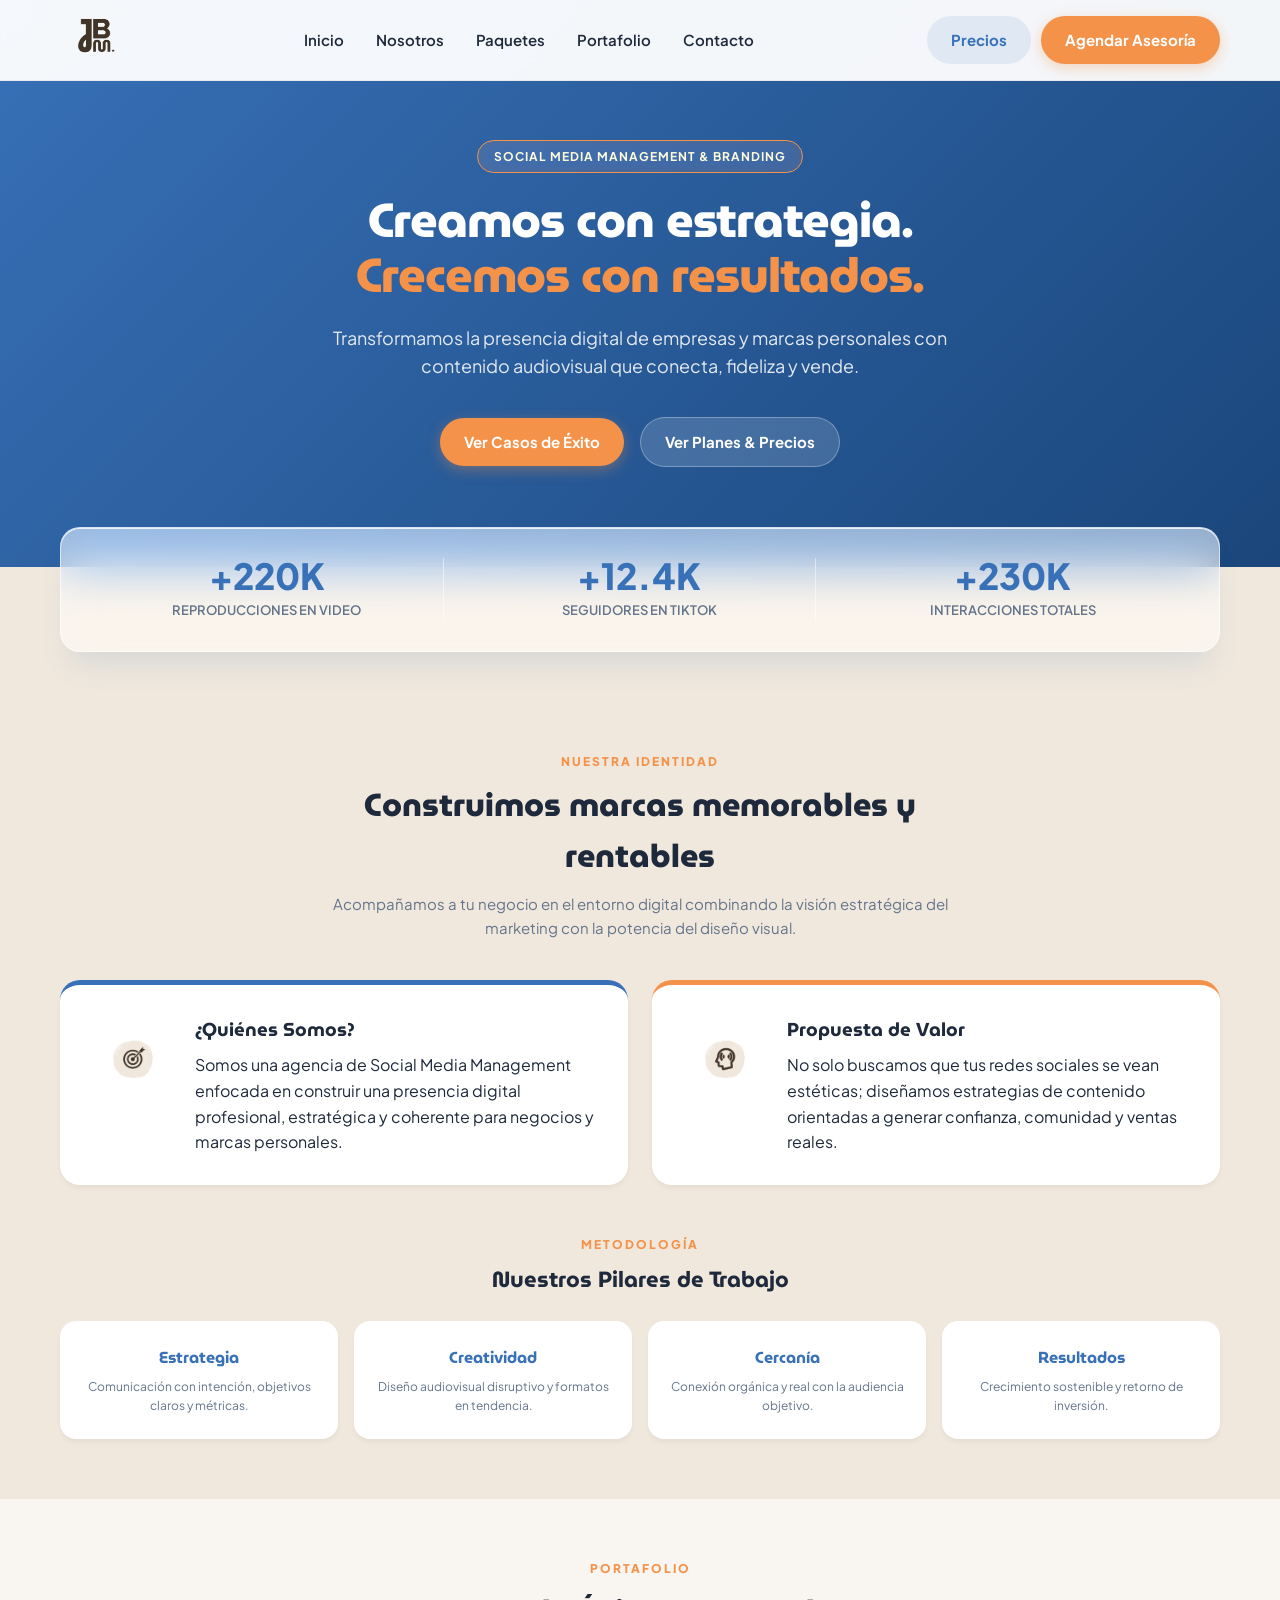
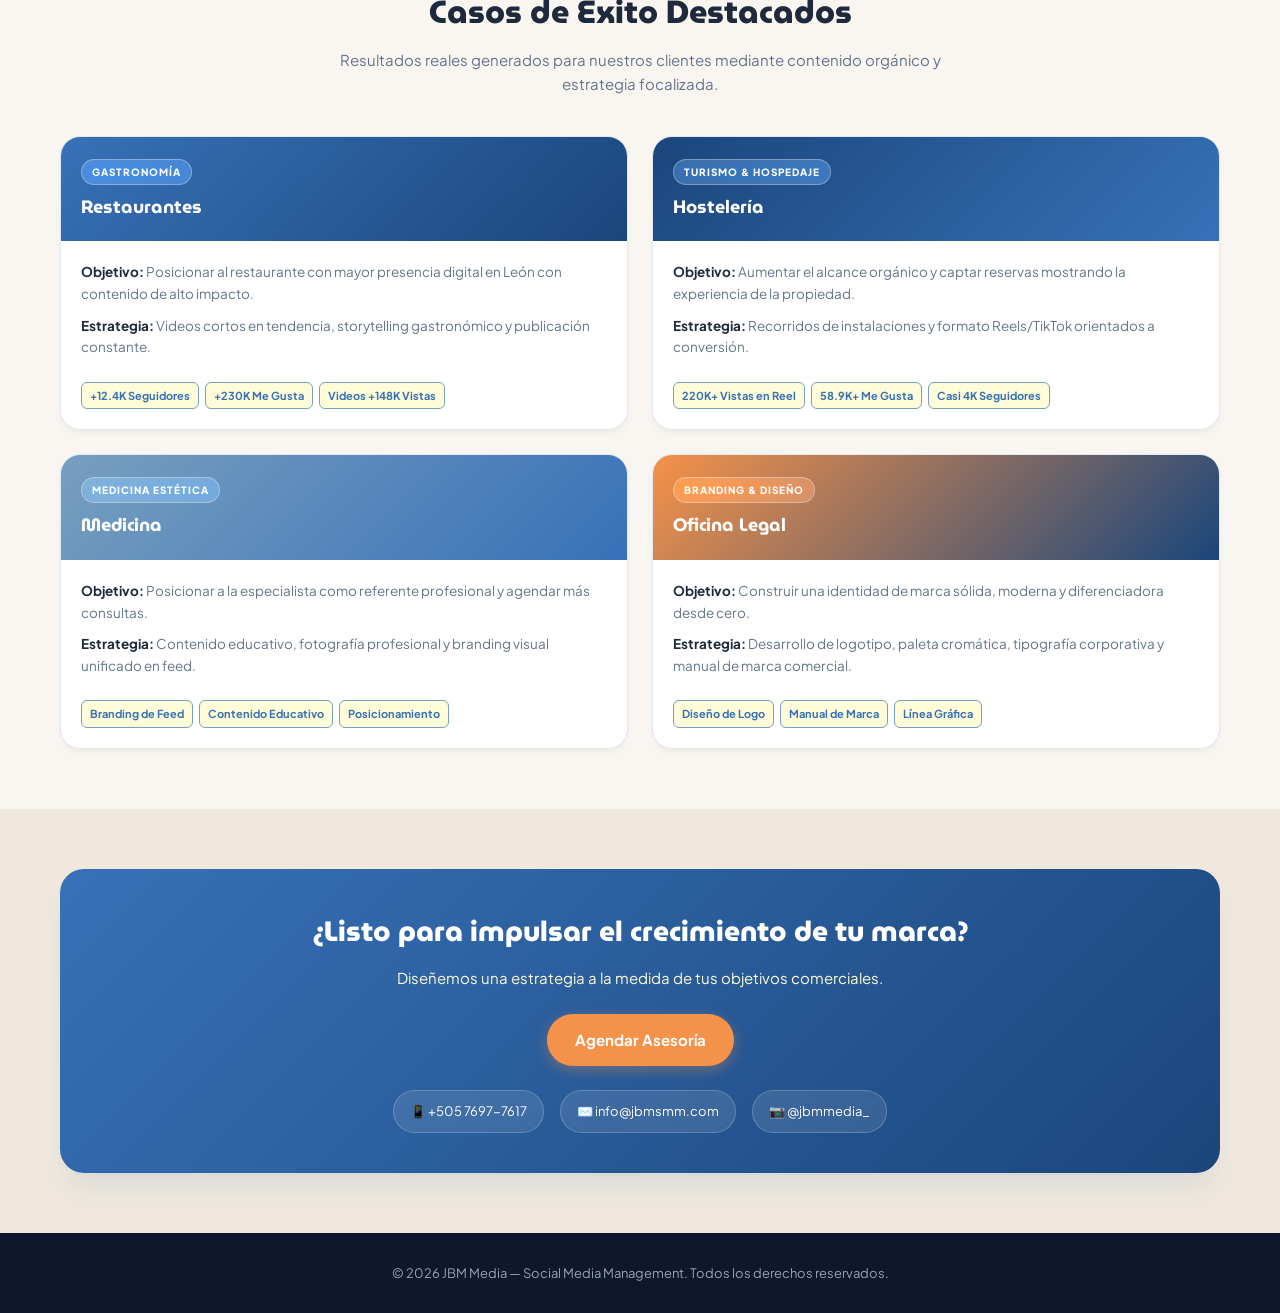
==== commit b0954d88: "Enhance styles with backdrop filters and transparency" ====
--- a/index.html
+++ b/index.html
@@ -33,6 +33,8 @@
         .hero-badge {
             display: inline-block;
             background-color: rgba(245, 146, 73, 0.2);
+            backdrop-filter: blur(10px) saturate(160%);
+            -webkit-backdrop-filter: blur(10px) saturate(160%);
             border: 1px solid var(--accent-orange);
             color: var(--soft-cream);
             padding: 6px 16px;
@@ -83,15 +85,18 @@
             display: grid;
             grid-template-columns: repeat(3, 1fr);
             gap: 20px;
-            background-color: var(--bg-white);
+            background-color: rgba(255, 255, 255, 0.55);
+            backdrop-filter: blur(24px) saturate(180%);
+            -webkit-backdrop-filter: blur(24px) saturate(180%);
+            border: 1px solid rgba(255, 255, 255, 0.6);
             border-radius: 20px;
             padding: 30px;
-            box-shadow: var(--shadow-lg);
+            box-shadow: var(--shadow-lg), inset 0 1px 0 rgba(255, 255, 255, 0.8);
         }
 
         .stat-card {
             text-align: center;
-            border-right: 1px solid #F1F5F9;
+            border-right: 1px solid rgba(255, 255, 255, 0.5);
         }
 
         .stat-card:last-child {
@@ -258,6 +263,9 @@
             text-transform: uppercase;
             letter-spacing: 1px;
             background-color: rgba(255, 255, 255, 0.2);
+            backdrop-filter: blur(6px) saturate(160%);
+            -webkit-backdrop-filter: blur(6px) saturate(160%);
+            border: 1px solid rgba(255, 255, 255, 0.3);
             padding: 4px 10px;
             border-radius: 20px;
             display: inline-block;
@@ -365,7 +373,7 @@
             .hero-cta-group { flex-direction: column; width: 100%; }
             .hero-cta-group .btn { width: 100%; }
             .stats-grid { grid-template-columns: 1fr; gap: 16px; padding: 20px; }
-            .stat-card { border-right: none; border-bottom: 1px solid #F1F5F9; padding-bottom: 12px; }
+            .stat-card { border-right: none; border-bottom: 1px solid rgba(255, 255, 255, 0.5); padding-bottom: 12px; }
             .stat-card:last-child { border-bottom: none; padding-bottom: 0; }
             .dna-grid { grid-template-columns: 1fr; }
             .dna-card { gap: 14px; }
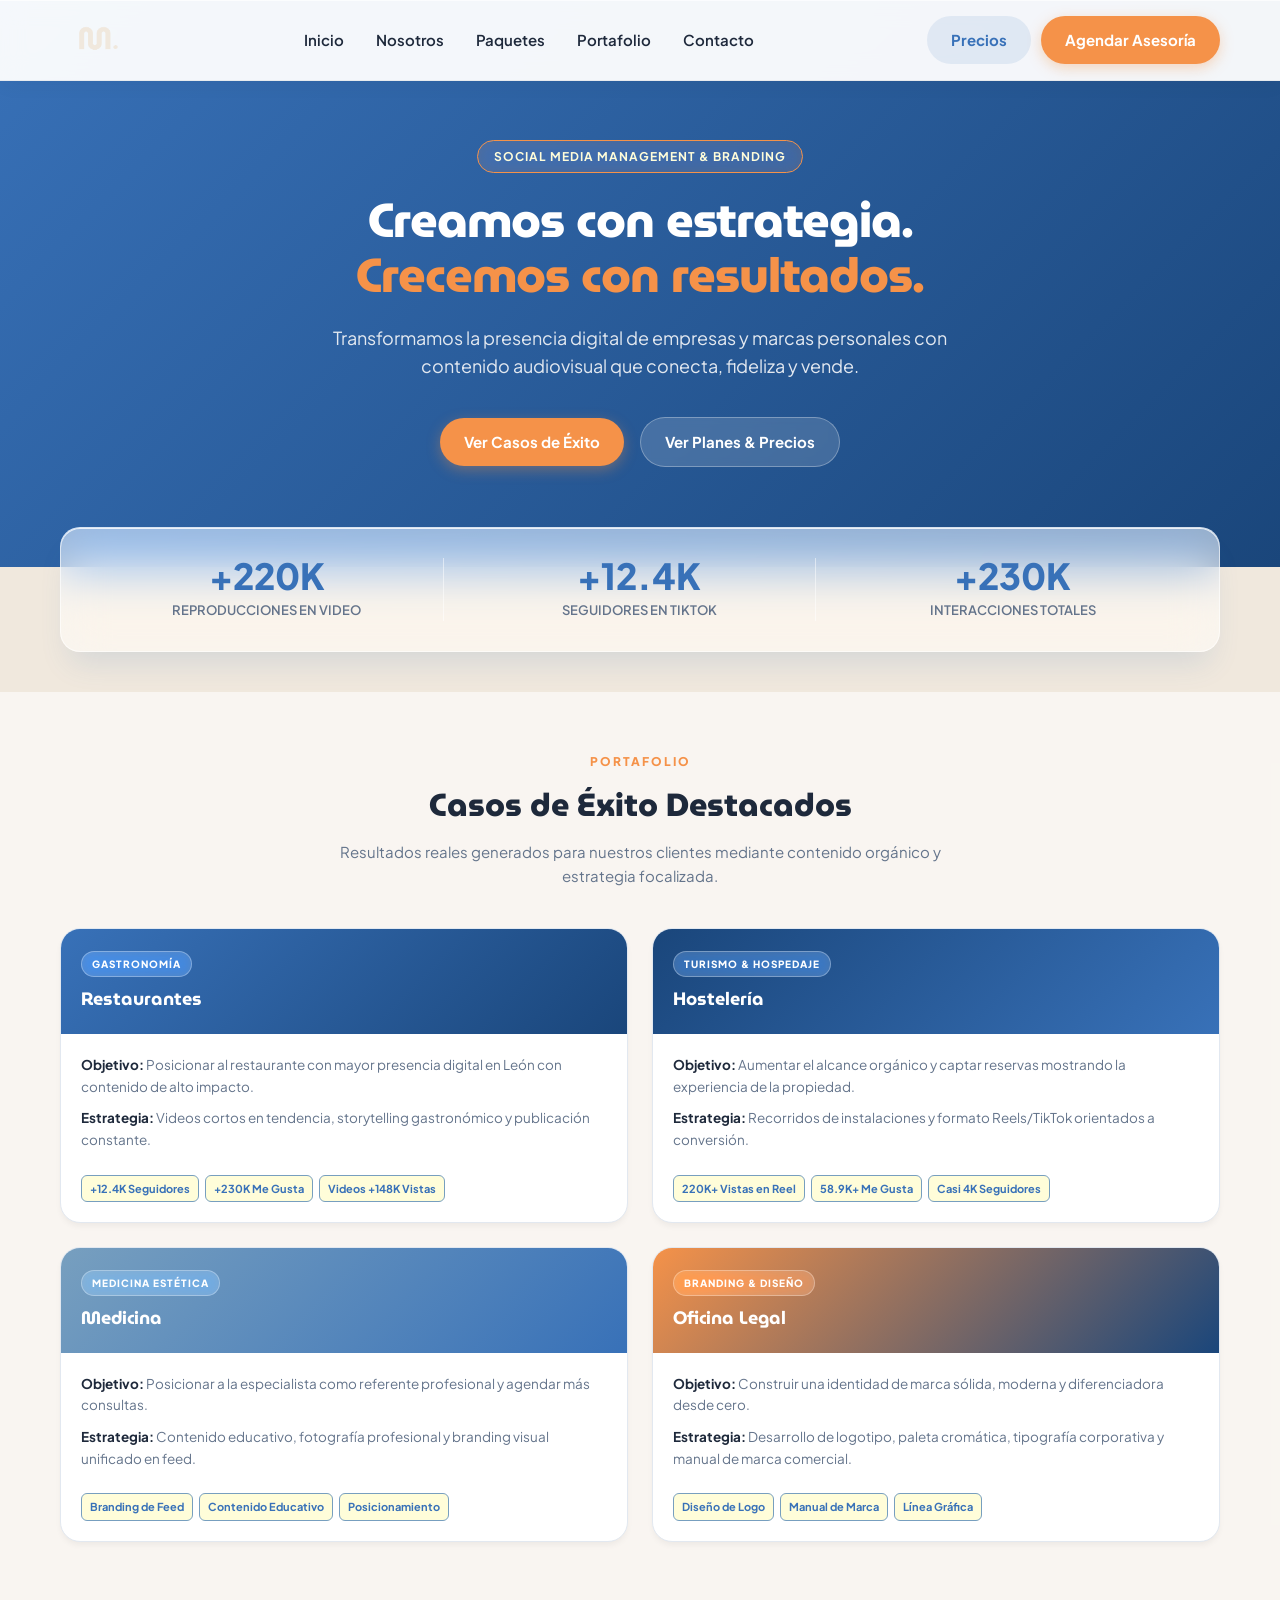
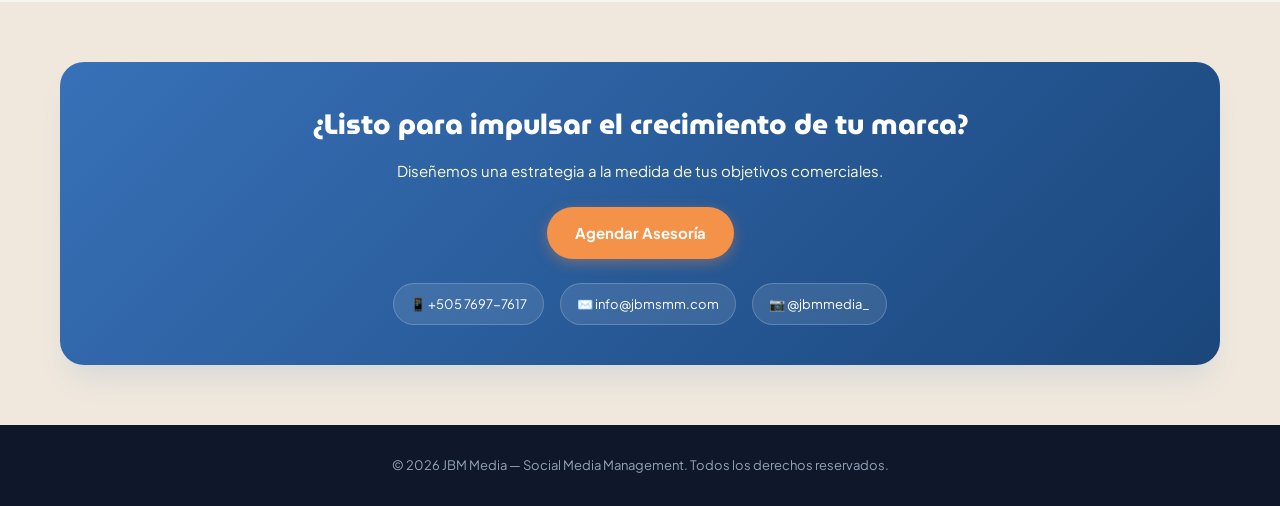
==== commit 9a9c01da: "Delete About section and associated styles Removed the 'About' section and related styles from index" ====
--- a/index.html
+++ b/index.html
@@ -151,83 +151,6 @@
             margin-top: 10px;
         }
 
-        /* ABOUT / DNA */
-        .dna-grid {
-            display: grid;
-            grid-template-columns: repeat(2, 1fr);
-            gap: 24px;
-        }
-
-        .dna-card {
-            display: flex;
-            align-items: flex-start;
-            gap: 20px;
-            background: var(--bg-white);
-            padding: 30px;
-            border-radius: 20px;
-            box-shadow: var(--shadow-sm);
-            border-top: 5px solid var(--primary-blue);
-            transition: transform 0.3s ease, box-shadow 0.3s ease;
-        }
-
-        .dna-card:hover {
-            transform: translateY(-8px);
-            box-shadow: var(--shadow-hover);
-        }
-
-        .dna-card.accent {
-            border-top-color: var(--accent-orange);
-        }
-
-        .dna-card h3 {
-            margin-bottom: 8px;
-        }
-
-        .dna-icon {
-            width: 85px;
-            height: 85px;
-            object-fit: contain;
-            flex-shrink: 0;
-            margin-top: 4px;
-            transition: transform 0.3s ease;
-        }
-
-        .dna-card:hover .dna-icon {
-            transform: scale(1.1) rotate(3deg);
-        }
-
-        .pilares-grid {
-            display: grid;
-            grid-template-columns: repeat(4, 1fr);
-            gap: 16px;
-        }
-
-        .pilar-card {
-            background-color: var(--bg-white);
-            padding: 24px 16px;
-            border-radius: 16px;
-            text-align: center;
-            box-shadow: var(--shadow-sm);
-            transition: transform 0.3s ease, box-shadow 0.3s ease;
-        }
-
-        .pilar-card:hover {
-            transform: translateY(-6px) scale(1.02);
-            box-shadow: var(--shadow-md);
-        }
-
-        .pilar-card h4 {
-            font-size: 16px;
-            font-weight: 700;
-            color: var(--primary-blue);
-            margin-bottom: 6px;
-        }
-
-        .pilar-card p {
-            font-size: 12px;
-            color: var(--text-muted);
-        }
-
         /* PORTFOLIO GRID */
         .portfolio-grid {
             display: grid;
@@ -375,10 +298,6 @@
             .stats-grid { grid-template-columns: 1fr; gap: 16px; padding: 20px; }
             .stat-card { border-right: none; border-bottom: 1px solid rgba(255, 255, 255, 0.5); padding-bottom: 12px; }
             .stat-card:last-child { border-bottom: none; padding-bottom: 0; }
-            .dna-grid { grid-template-columns: 1fr; }
-            .dna-card { gap: 14px; }
-            .dna-icon { width: 64px; height: 64px; margin-top: 2px; }
-            .pilares-grid { grid-template-columns: repeat(2, 1fr); }
             .portfolio-grid { grid-template-columns: 1fr; }
             .portfolio-body { padding: 16px; }
             .tag { font-size: 10px; padding: 4px 6px; }
@@ -398,7 +317,7 @@
 
             <ul class="nav-links">
                 <li><a href="index.html">Inicio</a></li>
-                <li><a href="#nosotros">Nosotros</a></li>
+                <li><a href="nosotros.html">Nosotros</a></li>
                 <li><a href="paquetes.html">Paquetes</a></li>
                 <li><a href="#portafolio">Portafolio</a></li>
                 <li><a href="contacto.html">Contacto</a></li>
@@ -439,60 +358,6 @@
                 <div class="stat-card">
                     <div class="stat-number">+230K</div>
                     <div class="stat-label">Interacciones Totales</div>
-                </div>
-            </div>
-        </div>
-    </section>
-
-    <!-- ABOUT & BRAND ESSENCE -->
-    <section id="nosotros" class="section">
-        <div class="container reveal">
-            <div class="section-header">
-                <span class="section-tag">Nuestra Identidad</span>
-                <h2 class="section-title">Construimos marcas memorables y rentables</h2>
-                <p class="section-description">Acompañamos a tu negocio en el entorno digital combinando la visión estratégica del marketing con la potencia del diseño visual.</p>
-            </div>
-
-            <div class="dna-grid">
-                <div class="dna-card">
-                    <img class="dna-icon" src="Logo JBM/PNG/13.png" alt="Ícono Quiénes Somos" loading="lazy" decoding="async" width="56" height="56">
-                    <div>
-                        <h3>¿Quiénes Somos?</h3>
-                        <p>Somos una agencia de Social Media Management enfocada en construir una presencia digital profesional, estratégica y coherente para negocios y marcas personales.</p>
-                    </div>
-                </div>
-                <div class="dna-card accent">
-                    <img class="dna-icon" src="Logo JBM/PNG/14.png" alt="Ícono Propuesta de Valor" loading="lazy" decoding="async" width="56" height="56">
-                    <div>
-                        <h3>Propuesta de Valor</h3>
-                        <p>No solo buscamos que tus redes sociales se vean estéticas; diseñamos estrategias de contenido orientadas a generar confianza, comunidad y ventas reales.</p>
-                    </div>
-                </div>
-            </div>
-
-            <!-- PILARES -->
-            <div style="margin-top: 50px;" class="reveal">
-                <div class="section-header" style="margin-bottom: 24px;">
-                    <span class="section-tag">Metodología</span>
-                    <h3 style="font-size: 22px; font-weight: 700;">Nuestros Pilares de Trabajo</h3>
-                </div>
-                <div class="pilares-grid">
-                    <div class="pilar-card">
-                        <h4>Estrategia</h4>
-                        <p>Comunicación con intención, objetivos claros y métricas.</p>
-                    </div>
-                    <div class="pilar-card">
-                        <h4>Creatividad</h4>
-                        <p>Diseño audiovisual disruptivo y formatos en tendencia.</p>
-                    </div>
-                    <div class="pilar-card">
-                        <h4>Cercanía</h4>
-                        <p>Conexión orgánica y real con la audiencia objetivo.</p>
-                    </div>
-                    <div class="pilar-card">
-                        <h4>Resultados</h4>
-                        <p>Crecimiento sostenible y retorno de inversión.</p>
-                    </div>
                 </div>
             </div>
         </div>
--- a/styles.css
+++ b/styles.css
@@ -80,15 +80,16 @@
    NAVIGATION BAR (identical structure on every page)
    ========================================================================== */
 .navbar {
-    background-color: rgba(255, 255, 255, 0.95);
-    backdrop-filter: blur(12px);
-    -webkit-backdrop-filter: blur(12px);
+    background-color: rgba(255, 255, 255, 0.6);
+    backdrop-filter: blur(20px) saturate(180%);
+    -webkit-backdrop-filter: blur(20px) saturate(180%);
     position: fixed;
     top: 0;
     left: 0;
     width: 100%;
     z-index: 1000;
-    border-bottom: 1px solid rgba(0, 0, 0, 0.05);
+    border-bottom: 1px solid rgba(255, 255, 255, 0.5);
+    box-shadow: inset 0 1px 0 rgba(255, 255, 255, 0.7), 0 4px 20px rgba(0, 0, 0, 0.04);
     transition: background-color 0.3s ease, box-shadow 0.3s ease;
 }
 
@@ -170,11 +171,11 @@
 }
 
 .navbar.scrolled {
-    background-color: rgba(26, 70, 123, 0.95);
-    backdrop-filter: blur(10px);
-    -webkit-backdrop-filter: blur(10px);
-    box-shadow: 0 4px 20px rgba(0, 0, 0, 0.2);
-    border-bottom: 1px solid rgba(255, 255, 255, 0.1);
+    background-color: rgba(26, 70, 123, 0.72);
+    backdrop-filter: blur(20px) saturate(180%);
+    -webkit-backdrop-filter: blur(20px) saturate(180%);
+    box-shadow: 0 4px 24px rgba(0, 0, 0, 0.25), inset 0 1px 0 rgba(255, 255, 255, 0.15);
+    border-bottom: 1px solid rgba(255, 255, 255, 0.15);
 }
 
 .navbar.scrolled .nav-container {
@@ -278,4 +279,248 @@
         font-size: 11px;
         padding: 7px 12px;
     }
-}
+}    width: 100%;
+    max-width: 100%;
+    overflow-x: hidden;
+}
+
+body {
+    font-family: 'Plus Jakarta Sans', -apple-system, BlinkMacSystemFont, sans-serif;
+    background-color: var(--sand-bg);
+    color: var(--text-dark);
+    line-height: 1.6;
+}
+
+a {
+    text-decoration: none;
+    color: inherit;
+}
+
+/* Brand typeface (per brandbook) on every heading site-wide.
+   Body copy, nav, and buttons stay on Plus Jakarta Sans for readability. */
+h1, h2, h3, h4 {
+    font-family: var(--font-heading);
+}
+
+.container {
+    width: 100%;
+    max-width: 1200px;
+    margin: 0 auto;
+    padding: 0 20px;
+}
+
+/* --- SCROLL REVEAL (used on sections that opt in with .reveal) --- */
+.reveal {
+    opacity: 0;
+    transform: translateY(30px);
+    transition: opacity 0.8s ease-out, transform 0.8s ease-out;
+}
+
+.reveal.active {
+    opacity: 1;
+    transform: translateY(0);
+}
+
+/* ==========================================================================
+   NAVIGATION BAR (identical structure on every page)
+   ========================================================================== */
+.navbar {
+    background-color: rgba(255, 255, 255, 0.95);
+    backdrop-filter: blur(12px);
+    -webkit-backdrop-filter: blur(12px);
+    position: fixed;
+    top: 0;
+    left: 0;
+    width: 100%;
+    z-index: 1000;
+    border-bottom: 1px solid rgba(0, 0, 0, 0.05);
+    transition: background-color 0.3s ease, box-shadow 0.3s ease;
+}
+
+.nav-container {
+    display: flex;
+    justify-content: space-between;
+    align-items: center;
+    height: 80px;
+    transition: height 0.3s ease;
+}
+
+.brand-logo {
+    display: flex;
+    align-items: center;
+    height: 100%;
+}
+
+.brand-logo img {
+    height: 120px;
+    width: auto;
+    object-fit: contain;
+    margin: -20px 0;
+    transition: height 0.3s ease, margin 0.3s ease, transform 0.3s ease;
+}
+
+.brand-logo:hover img {
+    transform: scale(1.05);
+}
+
+.nav-links {
+    display: flex;
+    gap: 32px;
+    align-items: center;
+    list-style: none;
+}
+
+.nav-links a {
+    font-size: 15px;
+    font-weight: 600;
+    color: var(--text-dark);
+    transition: color 0.3s ease;
+    position: relative;
+}
+
+.nav-links a::after {
+    content: '';
+    position: absolute;
+    width: 0;
+    height: 2px;
+    bottom: -4px;
+    left: 0;
+    background-color: var(--primary-blue);
+    transition: width 0.3s ease;
+}
+
+.nav-links a:hover {
+    color: var(--primary-blue);
+}
+
+.nav-links a:hover::after {
+    width: 100%;
+}
+
+.nav-actions {
+    display: flex;
+    align-items: center;
+    gap: 10px;
+}
+
+.btn-mobile-prices {
+    display: none;
+    background-color: rgba(56, 113, 184, 0.1);
+    color: var(--primary-blue);
+    border: 1px solid rgba(56, 113, 184, 0.3);
+    border-radius: 50px;
+    font-weight: 700;
+    text-align: center;
+    transition: all 0.3s ease;
+}
+
+.navbar.scrolled {
+    background-color: rgba(26, 70, 123, 0.95);
+    backdrop-filter: blur(10px);
+    -webkit-backdrop-filter: blur(10px);
+    box-shadow: 0 4px 20px rgba(0, 0, 0, 0.2);
+    border-bottom: 1px solid rgba(255, 255, 255, 0.1);
+}
+
+.navbar.scrolled .nav-container {
+    height: 60px;
+}
+
+.navbar.scrolled .brand-logo img {
+    height: 70px;
+    margin: -5px 0;
+}
+
+.navbar.scrolled .nav-links a {
+    color: #FFFFFF;
+    font-size: 14px;
+}
+
+.navbar.scrolled .nav-links a::after {
+    background-color: var(--accent-orange);
+}
+
+.navbar.scrolled .btn-primary {
+    padding: 8px 16px;
+    font-size: 13px;
+}
+
+.navbar.scrolled .btn-mobile-prices {
+    color: #FFFFFF;
+    border-color: rgba(255, 255, 255, 0.4);
+    background-color: rgba(255, 255, 255, 0.15);
+}
+
+/* ==========================================================================
+   BUTTONS
+   ========================================================================== */
+.btn {
+    display: inline-flex;
+    align-items: center;
+    justify-content: center;
+    gap: 8px;
+    padding: 12px 24px;
+    border-radius: 50px;
+    font-weight: 700;
+    font-size: 15px;
+    transition: background-color 0.3s ease, transform 0.3s ease, box-shadow 0.3s ease;
+    cursor: pointer;
+    border: none;
+    white-space: nowrap;
+}
+
+.btn-primary {
+    background-color: var(--accent-orange);
+    color: #FFFFFF;
+    box-shadow: 0 4px 14px rgba(245, 146, 73, 0.35);
+}
+
+.btn-primary:hover {
+    background-color: var(--orange-hover);
+    transform: translateY(-3px) scale(1.02);
+    box-shadow: 0 8px 20px rgba(245, 146, 73, 0.45);
+}
+
+.btn-secondary {
+    background-color: rgba(255, 255, 255, 0.15);
+    color: #FFFFFF;
+    border: 1px solid rgba(255, 255, 255, 0.3);
+    backdrop-filter: blur(5px);
+    -webkit-backdrop-filter: blur(5px);
+}
+
+.btn-secondary:hover {
+    background-color: rgba(255, 255, 255, 0.25);
+    transform: translateY(-3px) scale(1.02);
+    border-color: rgba(255, 255, 255, 0.6);
+}
+
+/* ==========================================================================
+   FOOTER
+   ========================================================================== */
+.footer {
+    background-color: #0F172A;
+    color: #94A3B8;
+    padding: 30px 0;
+    font-size: 13px;
+    text-align: center;
+}
+
+/* ==========================================================================
+   RESPONSIVE — one consistent breakpoint for the nav on every page
+   ========================================================================== */
+@media (max-width: 768px) {
+    .container { padding: 0 16px; }
+    .nav-container { height: 65px; }
+    .brand-logo img { height: 70px; margin: 0; }
+    .nav-links { display: none; }
+    .btn-mobile-prices {
+        display: inline-flex;
+        font-size: 11px;
+        padding: 7px 12px;
+    }
+    .nav-actions .btn-primary {
+        font-size: 11px;
+        padding: 7px 12px;
+    }
+}
